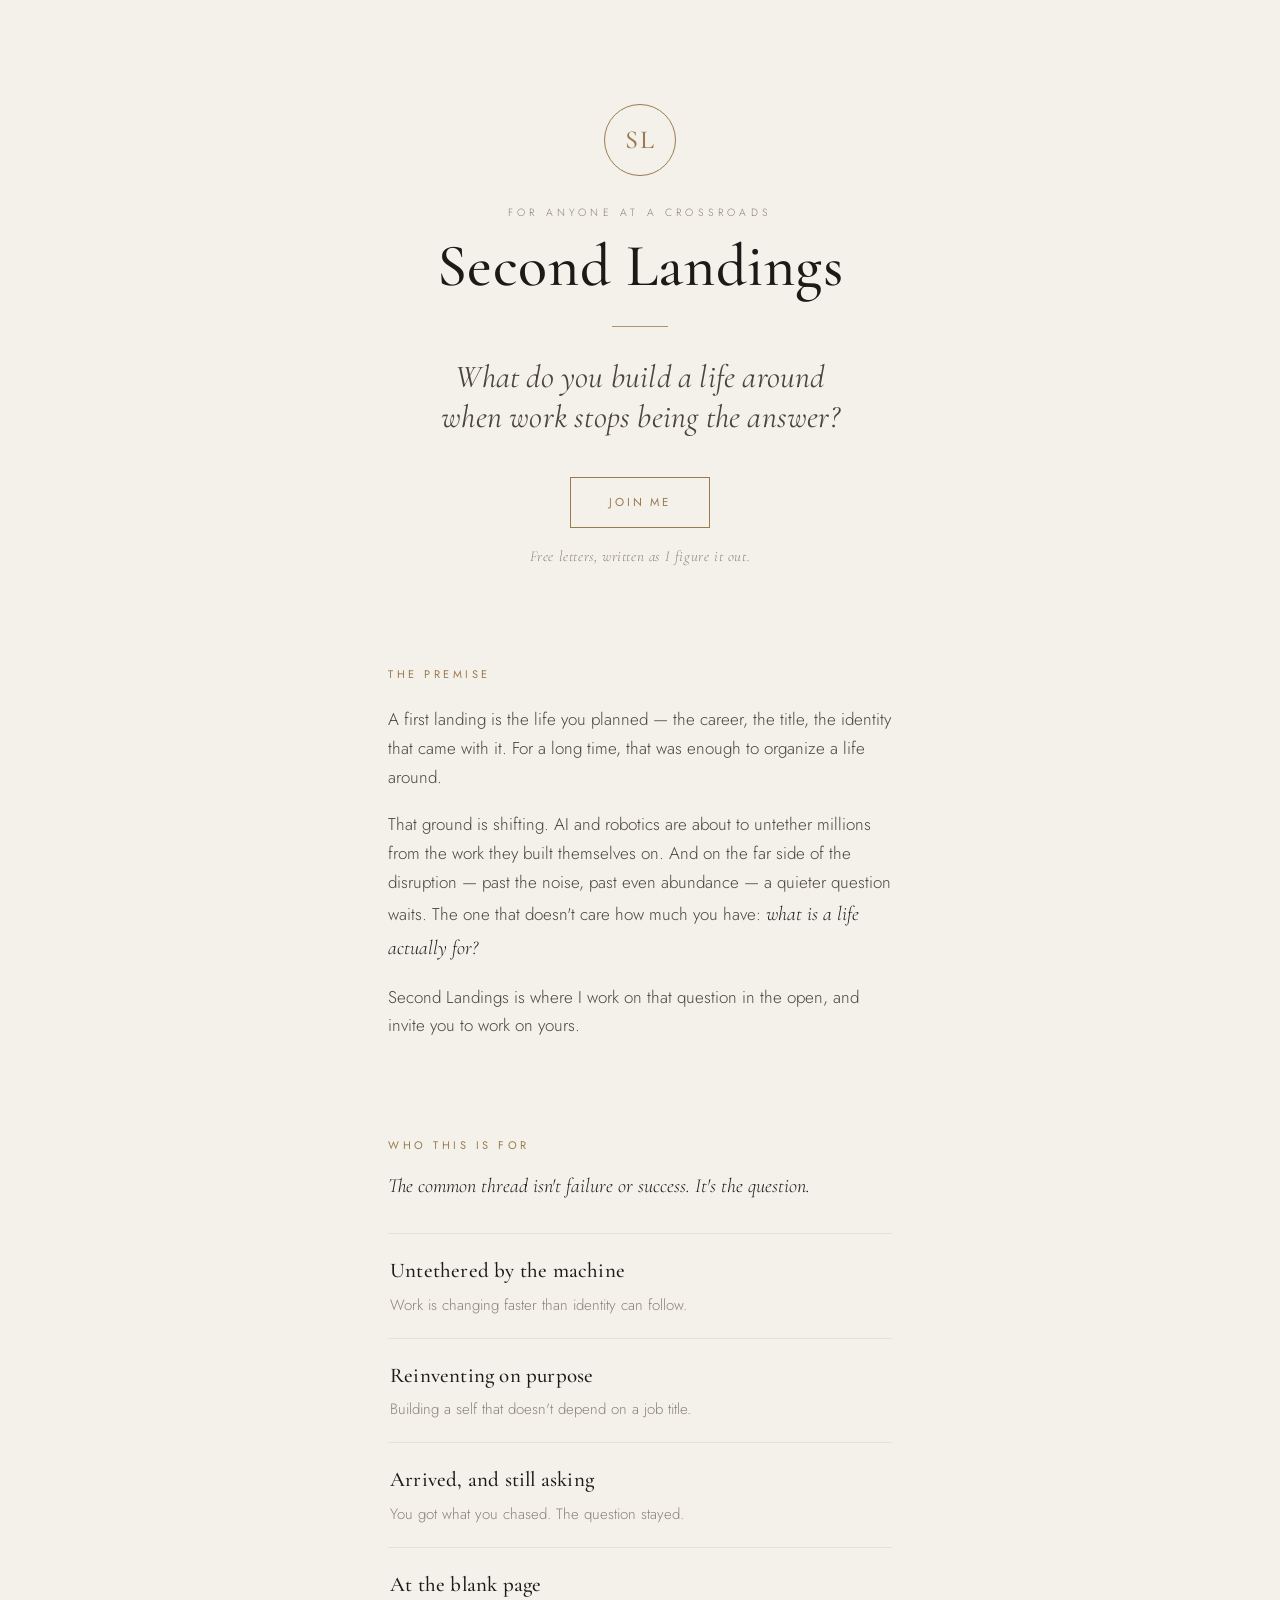
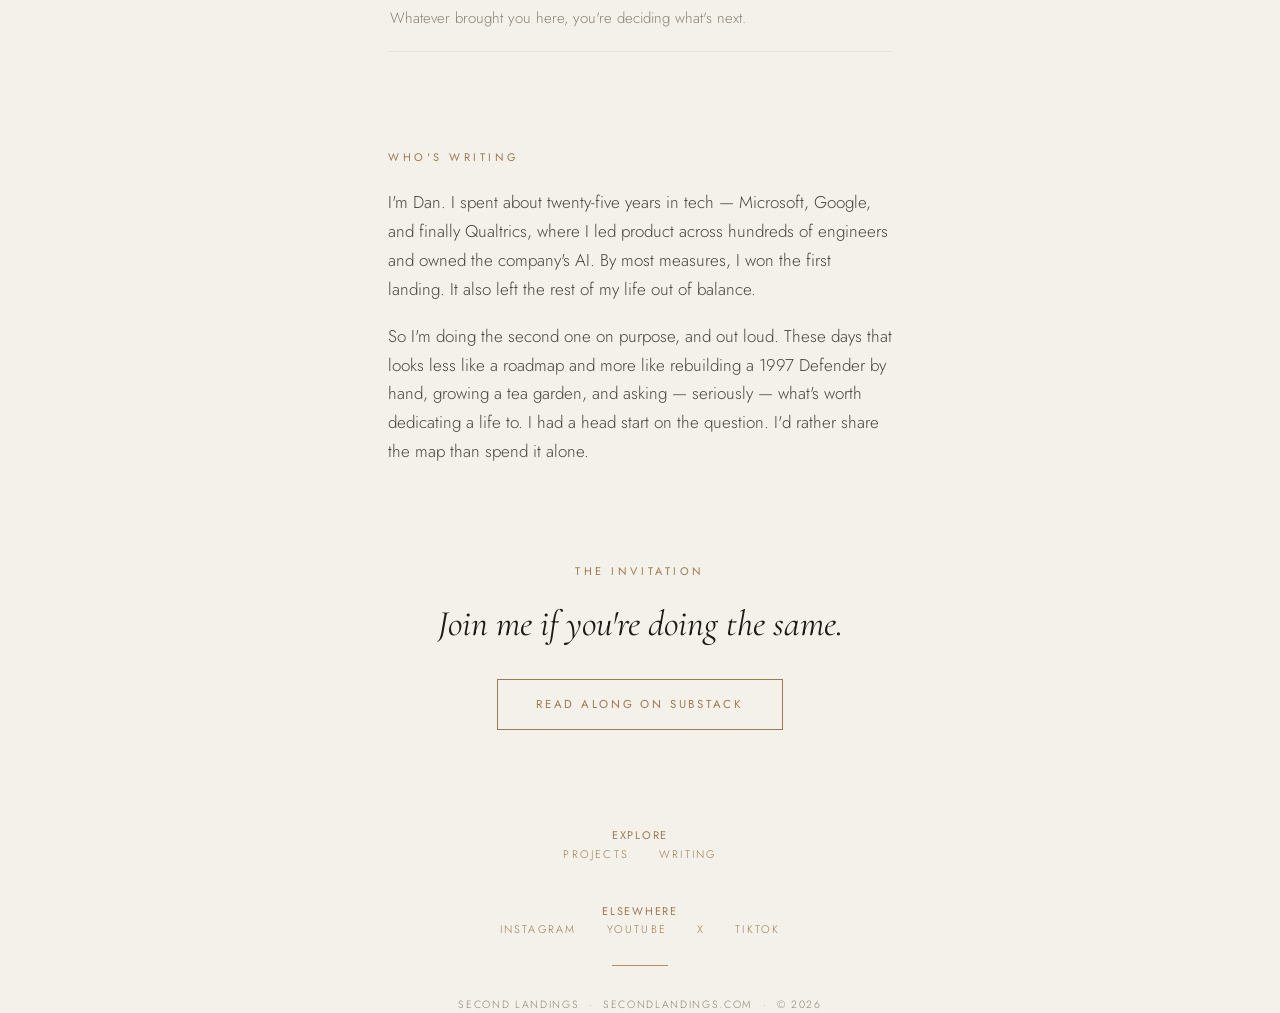
==== index.html @ 17b22335 "Add favicon: serif '2' standing on a planet's dawning limb (B&W, theme-adaptive) SVG favicon wired i" ====
<!DOCTYPE html>
<html lang="en">
<head>
  <meta charset="UTF-8" />
  <meta name="viewport" content="width=device-width, initial-scale=1.0" />
  <title>Second Landings</title>
  <link rel="icon" href="/favicon.svg" type="image/svg+xml" />
  <meta name="description" content="For anyone at a crossroads. What do you build a life around when work stops being the answer? Second Landings is figuring it out, in the open." />

  <meta property="og:title" content="Second Landings" />
  <meta property="og:description" content="What do you build a life around when work stops being the answer?" />
  <meta property="og:type" content="website" />

  <link rel="preconnect" href="https://fonts.googleapis.com" />
  <link rel="preconnect" href="https://fonts.gstatic.com" crossorigin />
  <link href="https://fonts.googleapis.com/css2?family=Cormorant+Garamond:ital,wght@0,400;0,500;0,600;1,400;1,500&family=Jost:wght@300;400;500&display=swap" rel="stylesheet" />
  <link rel="stylesheet" href="styles.css" />
</head>
<body>
  <main>

    <!-- ===== HERO ===== -->
    <header class="hero section">
      <div class="monogram" aria-hidden="true">SL</div>
      <p class="eyebrow">For anyone at a crossroads</p>
      <h1>Second Landings</h1>
      <div class="rule" aria-hidden="true"></div>
      <p class="lead">What do you build a life around<br />when work stops being the answer?</p>
      <div class="cta-row">
        <a class="cta" href="https://substack.com/@secondlandings" target="_blank" rel="noopener">Join me</a>
        <p class="cta-note">Free letters, written as I figure it out.</p>
      </div>
    </header>

    <!-- ===== THE PREMISE ===== -->
    <section class="section narrow">
      <p class="section-label">The premise</p>
      <div class="prose">
        <p>A first landing is the life you planned — the career, the title, the
        identity that came with it. For a long time, that was enough to organize a
        life around.</p>
        <p>That ground is shifting. AI and robotics are about to untether millions
        from the work they built themselves on. And on the far side of the
        disruption — past the noise, past even abundance — a quieter question
        waits. The one that doesn't care how much you have:
        <em>what is a life actually for?</em></p>
        <p>Second Landings is where I work on that question in the open, and invite
        you to work on yours.</p>
      </div>
    </section>

    <!-- ===== WHO THIS IS FOR ===== -->
    <section class="section narrow">
      <p class="section-label">Who this is for</p>
      <p class="prose intro">The common thread isn't failure or success. It's the question.</p>
      <div class="forlist">
        <div class="forrow">
          <span class="forrow-title">Untethered by the machine</span>
          <span class="forrow-note">Work is changing faster than identity can follow.</span>
        </div>
        <div class="forrow">
          <span class="forrow-title">Reinventing on purpose</span>
          <span class="forrow-note">Building a self that doesn't depend on a job title.</span>
        </div>
        <div class="forrow">
          <span class="forrow-title">Arrived, and still asking</span>
          <span class="forrow-note">You got what you chased. The question stayed.</span>
        </div>
        <div class="forrow">
          <span class="forrow-title">At the blank page</span>
          <span class="forrow-note">Whatever brought you here, you're deciding what's next.</span>
        </div>
      </div>
    </section>

    <!-- ===== WHO'S WRITING ===== -->
    <section class="section narrow">
      <p class="section-label">Who's writing</p>
      <div class="prose">
        <p>I'm Dan. I spent about twenty-five years in tech — Microsoft, Google,
        and finally Qualtrics, where I led product across hundreds of engineers
        and owned the company's AI. By most measures, I won the first landing. It
        also left the rest of my life out of balance.</p>
        <p>So I'm doing the second one on purpose, and out loud. These days that
        looks less like a roadmap and more like rebuilding a 1997 Defender by
        hand, growing a tea garden, and asking — seriously — what's worth
        dedicating a life to. I had a head start on the question. I'd rather share
        the map than spend it alone.</p>
      </div>
    </section>

    <!-- ===== THE INVITATION ===== -->
    <section class="section invite">
      <p class="section-label">The invitation</p>
      <p class="invite-line">Join me if you're doing the same.</p>
      <a class="cta" href="https://substack.com/@secondlandings" target="_blank" rel="noopener">Read along on Substack</a>
    </section>

    <!-- ===== FOOTER ===== -->
    <footer class="foot section">
      <p class="section-label">Explore</p>
      <nav class="elsewhere">
        <a href="/projects/">Projects</a>
        <a href="https://substack.com/@secondlandings" target="_blank" rel="noopener">Writing</a>
      </nav>
      <p class="section-label" style="margin-top: 38px;">Elsewhere</p>
      <nav class="elsewhere">
        <a href="https://www.instagram.com/secondlandings/" target="_blank" rel="noopener">Instagram</a>
        <a href="https://www.youtube.com/@secondlandings" target="_blank" rel="noopener">YouTube</a>
        <a href="https://x.com/SecondLandings" target="_blank" rel="noopener">X</a>
        <a href="https://www.tiktok.com/@secondlandings" target="_blank" rel="noopener">TikTok</a>
      </nav>
      <div class="rule" aria-hidden="true"></div>
      <p class="colophon">Second Landings &nbsp;·&nbsp; secondlandings.com &nbsp;·&nbsp; © <span id="year"></span></p>
    </footer>

  </main>

  <script>document.getElementById("year").textContent = new Date().getFullYear();</script>
</body>
</html>
---- styles.css ----
:root {
  /* Warm ivory gallery palette */
  --bg: #f4f1ea;
  --surface: #faf8f3;
  --ink: #1c1a17;
  --ink-soft: #4a463f;
  --muted: #8a8377;
  --line: #d8d2c4;
  --line-soft: #e6e1d5;
  --gold: #9a7b4f;       /* antique brass accent, used sparingly */
  --gold-soft: #b79b71;
  --maxw: 660px;
  --serif: "Cormorant Garamond", Georgia, "Times New Roman", serif;
  --sans: "Jost", -apple-system, BlinkMacSystemFont, "Segoe UI", sans-serif;
}

@media (prefers-color-scheme: dark) {
  :root {
    --bg: #14130f;
    --surface: #1b1915;
    --ink: #efe9dc;
    --ink-soft: #c7bfae;
    --muted: #8f887a;
    --line: #322e26;
    --line-soft: #2a2620;
    --gold: #c2a06a;
    --gold-soft: #d8bc8a;
  }
}

* { box-sizing: border-box; }

html { -webkit-font-smoothing: antialiased; text-rendering: optimizeLegibility; }

body {
  margin: 0;
  background: var(--bg);
  color: var(--ink);
  font-family: var(--sans);
  font-weight: 300;
  line-height: 1.65;
}

.wrap {
  max-width: var(--maxw);
  margin: 0 auto;
  padding: 88px 28px 96px;
}

/* shared hairline rule */
.rule {
  width: 56px;
  height: 1px;
  background: var(--gold);
  margin: 26px auto;
  opacity: .8;
}

.section-label {
  font-family: var(--sans);
  font-size: 11px;
  font-weight: 400;
  letter-spacing: 0.32em;
  text-transform: uppercase;
  color: var(--gold);
  margin: 0 0 22px;
}

/* ===== Hero ===== */
.hero { text-align: center; margin-bottom: 76px; }
.monogram {
  width: 72px; height: 72px; margin: 0 auto 28px;
  border: 1px solid var(--gold);
  border-radius: 50%;
  display: grid; place-items: center;
  font-family: var(--serif);
  font-size: 26px; font-weight: 500; letter-spacing: 2px;
  color: var(--gold);
}
.eyebrow {
  font-size: 10.5px; letter-spacing: 0.4em; text-transform: uppercase;
  color: var(--muted); margin: 0 0 14px;
}
.hero h1 {
  font-family: var(--serif);
  font-weight: 500;
  font-size: clamp(40px, 9vw, 60px);
  letter-spacing: 0.01em;
  line-height: 1.05;
  margin: 0;
}
.tagline {
  font-family: var(--serif);
  font-size: 19px; font-style: italic; font-weight: 400;
  color: var(--ink-soft); margin: 0; letter-spacing: .2px;
}
.tagline code {
  font-family: var(--sans); font-style: normal; font-size: 12px;
  background: var(--surface); border: 1px solid var(--line-soft);
  padding: 1px 7px; border-radius: 3px;
}

/* ===== Index / Links ===== */
.links { margin: 0 0 80px; text-align: center; }
.link {
  display: flex; align-items: baseline; justify-content: space-between;
  padding: 19px 4px;
  border-top: 1px solid var(--line-soft);
  color: var(--ink); text-decoration: none;
  transition: padding-left .35s ease, color .35s ease;
}
.links .link:last-of-type { border-bottom: 1px solid var(--line-soft); }
.link:hover { padding-left: 14px; color: var(--gold); }
.link-label {
  font-family: var(--serif); font-size: 22px; font-weight: 500;
  letter-spacing: .2px;
}
.link-meta {
  font-size: 11px; letter-spacing: 0.18em; text-transform: uppercase;
  color: var(--muted);
}
.link:hover .link-meta { color: var(--gold-soft); }

/* ===== Collection ===== */
.catalog-head { margin-bottom: 30px; }
.catalog-head .section-label { margin-bottom: 18px; }
.filters { display: flex; gap: 26px; justify-content: center; }
.filter {
  border: 0; background: none; cursor: pointer;
  font-family: var(--sans);
  font-size: 11px; letter-spacing: 0.22em; text-transform: uppercase;
  color: var(--muted); padding: 4px 0; position: relative;
  transition: color .3s ease;
}
.filter:hover { color: var(--ink); }
.filter.is-active { color: var(--gold); }
.filter.is-active::after {
  content: ""; position: absolute; left: 0; right: 0; bottom: -4px;
  height: 1px; background: var(--gold);
}

.items { display: grid; gap: 40px 30px; grid-template-columns: 1fr; }
@media (min-width: 540px) { .items { grid-template-columns: 1fr 1fr; } }

.card { display: flex; flex-direction: column; }
.card-media {
  aspect-ratio: 4 / 5;
  background: var(--surface);
  border: 1px solid var(--line-soft);
  display: grid; place-items: center;
  color: var(--muted); font-size: 10.5px;
  letter-spacing: 0.22em; text-transform: uppercase;
  background-size: cover; background-position: center;
  transition: opacity .4s ease;
}
.card:hover .card-media { opacity: .9; }
.card-body { padding: 18px 2px 0; display: flex; flex-direction: column; gap: 8px; flex: 1; }
.card-title {
  font-family: var(--serif); font-weight: 500; font-size: 22px;
  margin: 0; letter-spacing: .2px; line-height: 1.2;
}
.card-desc {
  margin: 0; color: var(--ink-soft); font-size: 14px; font-weight: 300;
  flex: 1; line-height: 1.6;
}
.card-foot {
  display: flex; align-items: center; justify-content: space-between;
  margin-top: 12px; padding-top: 14px; border-top: 1px solid var(--line-soft);
}
.price {
  font-family: var(--serif); font-size: 19px; font-weight: 500; color: var(--ink);
}
.price.is-sold { color: var(--muted); }

.badge {
  font-size: 9.5px; font-weight: 400; letter-spacing: 0.22em;
  text-transform: uppercase; color: var(--muted);
}
.badge.available { color: var(--gold); }
.badge.sold { color: var(--muted); }
.badge.project { color: var(--gold-soft); }

.card-link {
  margin-top: 12px;
  font-size: 11px; letter-spacing: 0.2em; text-transform: uppercase;
  color: var(--gold); text-decoration: none;
  border-bottom: 1px solid transparent; align-self: flex-start;
  padding-bottom: 2px; transition: border-color .3s ease;
}
.card-link:hover { border-color: var(--gold); }

.loading, .empty {
  color: var(--muted); grid-column: 1 / -1; text-align: center;
  padding: 32px; font-style: italic; font-family: var(--serif); font-size: 17px;
}

/* ===== Footer ===== */
.foot { margin-top: 90px; text-align: center; color: var(--muted); }
.foot .rule { margin-bottom: 30px; }
.foot p { margin: 0; font-size: 11px; letter-spacing: 0.16em; text-transform: uppercase; }
.foot-note {
  margin-top: 10px !important; font-family: var(--serif); font-style: italic;
  font-size: 15px; letter-spacing: normal; text-transform: none; color: var(--ink-soft);
}

/* =====================================================================
   LANDING PAGE
   Single-scroll brand page. Shares the variables, monogram, .rule,
   .eyebrow, .section-label and hero h1 above; everything below is layout
   for the landing sections.
   ===================================================================== */

main { display: block; }

.section {
  max-width: var(--maxw);
  margin: 0 auto;
  padding: 0 28px;
}
.section.narrow { max-width: 560px; }

/* generous vertical rhythm between sections */
.section + .section { margin-top: 96px; }

/* Hero overrides (it's now .hero.section) */
.hero { text-align: center; margin-bottom: 0; padding-top: 104px; }
.hero .rule { margin: 28px auto 30px; }

.lead {
  font-family: var(--serif);
  font-weight: 400; font-style: italic;
  font-size: clamp(24px, 5vw, 32px);
  line-height: 1.25;
  color: var(--ink-soft);
  margin: 0 auto;
  letter-spacing: .2px;
}

/* Call to action */
.cta-row { margin-top: 40px; }
.cta {
  display: inline-block;
  font-family: var(--sans);
  font-size: 11.5px; font-weight: 400;
  letter-spacing: 0.24em; text-transform: uppercase;
  color: var(--gold);
  text-decoration: none;
  border: 1px solid var(--gold);
  padding: 15px 38px;
  transition: background .35s ease, color .35s ease;
}
.cta:hover { background: var(--gold); color: var(--bg); }
.cta-note {
  margin: 16px 0 0;
  font-size: 12px; letter-spacing: .04em; color: var(--muted);
  font-style: italic; font-family: var(--serif); font-size: 15px;
}

/* Prose blocks */
.prose { color: var(--ink-soft); }
.prose p {
  font-size: 17px; line-height: 1.7; margin: 0 0 18px;
}
.prose p:last-child { margin-bottom: 0; }
.prose em {
  font-family: var(--serif); font-style: italic; font-size: 20px;
  color: var(--ink);
}
.prose.intro {
  font-family: var(--serif); font-style: italic; font-size: 20px;
  color: var(--ink); margin: -6px 0 30px;
}

/* "Who this is for" list */
.forlist { display: flex; flex-direction: column; }
.forrow {
  display: flex; flex-direction: column; gap: 4px;
  padding: 20px 2px;
  border-top: 1px solid var(--line-soft);
}
.forrow:last-child { border-bottom: 1px solid var(--line-soft); }
.forrow-title {
  font-family: var(--serif); font-weight: 500; font-size: 21px;
  color: var(--ink); letter-spacing: .2px;
}
.forrow-note { font-size: 15px; color: var(--muted); }

/* Invitation */
.invite { text-align: center; }
.invite-line {
  font-family: var(--serif); font-style: italic; font-weight: 400;
  font-size: clamp(26px, 5.5vw, 36px);
  color: var(--ink); margin: 0 0 34px; line-height: 1.2;
}

/* Footer / elsewhere */
.elsewhere {
  display: flex; justify-content: center; flex-wrap: wrap;
  gap: 8px 30px; margin-bottom: 8px;
}
.elsewhere a {
  font-family: var(--sans);
  font-size: 11px; letter-spacing: 0.2em; text-transform: uppercase;
  color: var(--muted); text-decoration: none;
  transition: color .3s ease;
}
.elsewhere a:hover { color: var(--gold); }
.colophon {
  font-size: 10.5px !important; letter-spacing: 0.16em; color: var(--muted);
}

/* Backpages: full-width "wide" cards for landscape subjects (vehicles, property) */
.card.wide { grid-column: 1 / -1; }
.card.wide .card-media { aspect-ratio: 16 / 10; }

/* Backpages: center the cabinet header to match the centered hero */
.catalog { margin-top: 60px; }
.catalog-head { display: block; text-align: center; margin-bottom: 30px; }
.catalog-head .section-label { margin-bottom: 16px; }
.catalog-head .filters { justify-content: center; }

/* Backpages intro note + footer links */
.backpages-note {
  margin: 18px auto 0; max-width: 460px;
  font-size: 14px; line-height: 1.6; color: var(--muted);
}
.backpages-note a, .foot a {
  color: var(--gold); text-decoration: none;
  border-bottom: 1px solid transparent; transition: border-color .3s ease;
}
.backpages-note a:hover, .foot a:hover { border-color: var(--gold); }
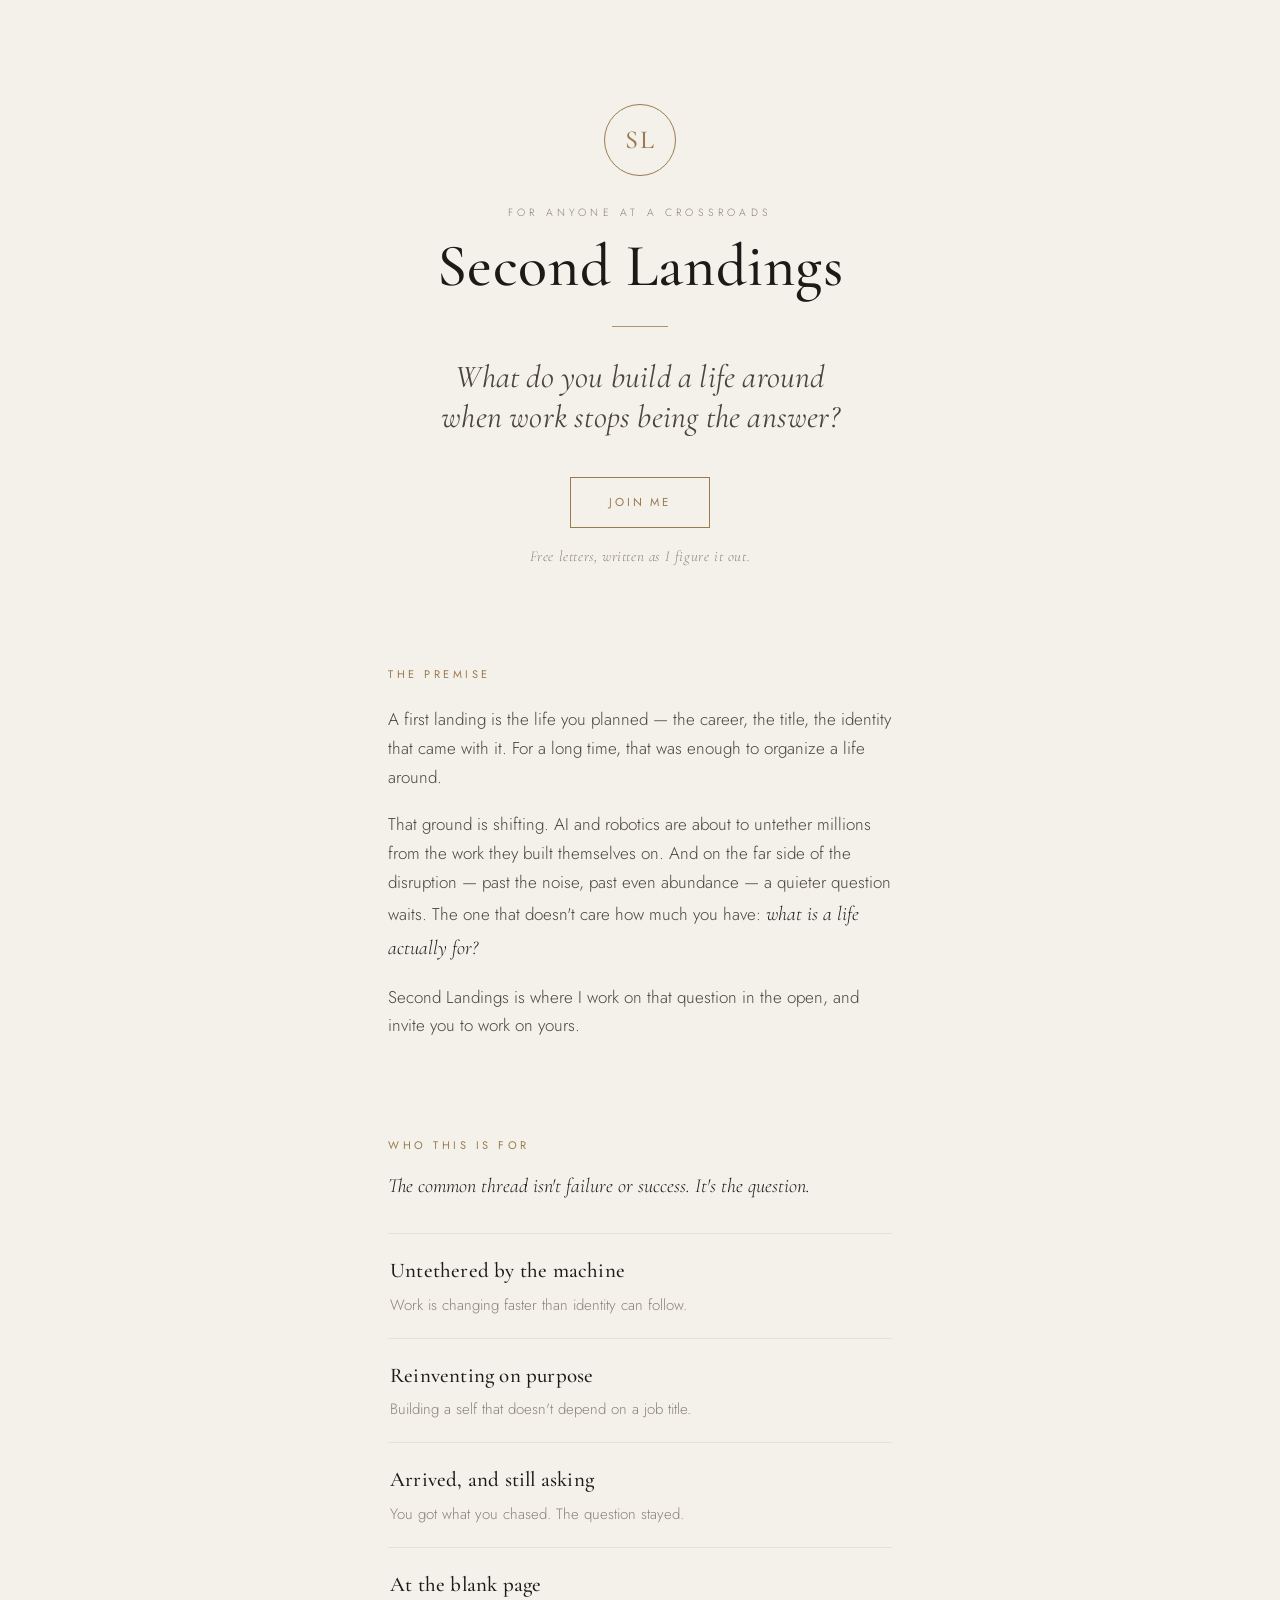
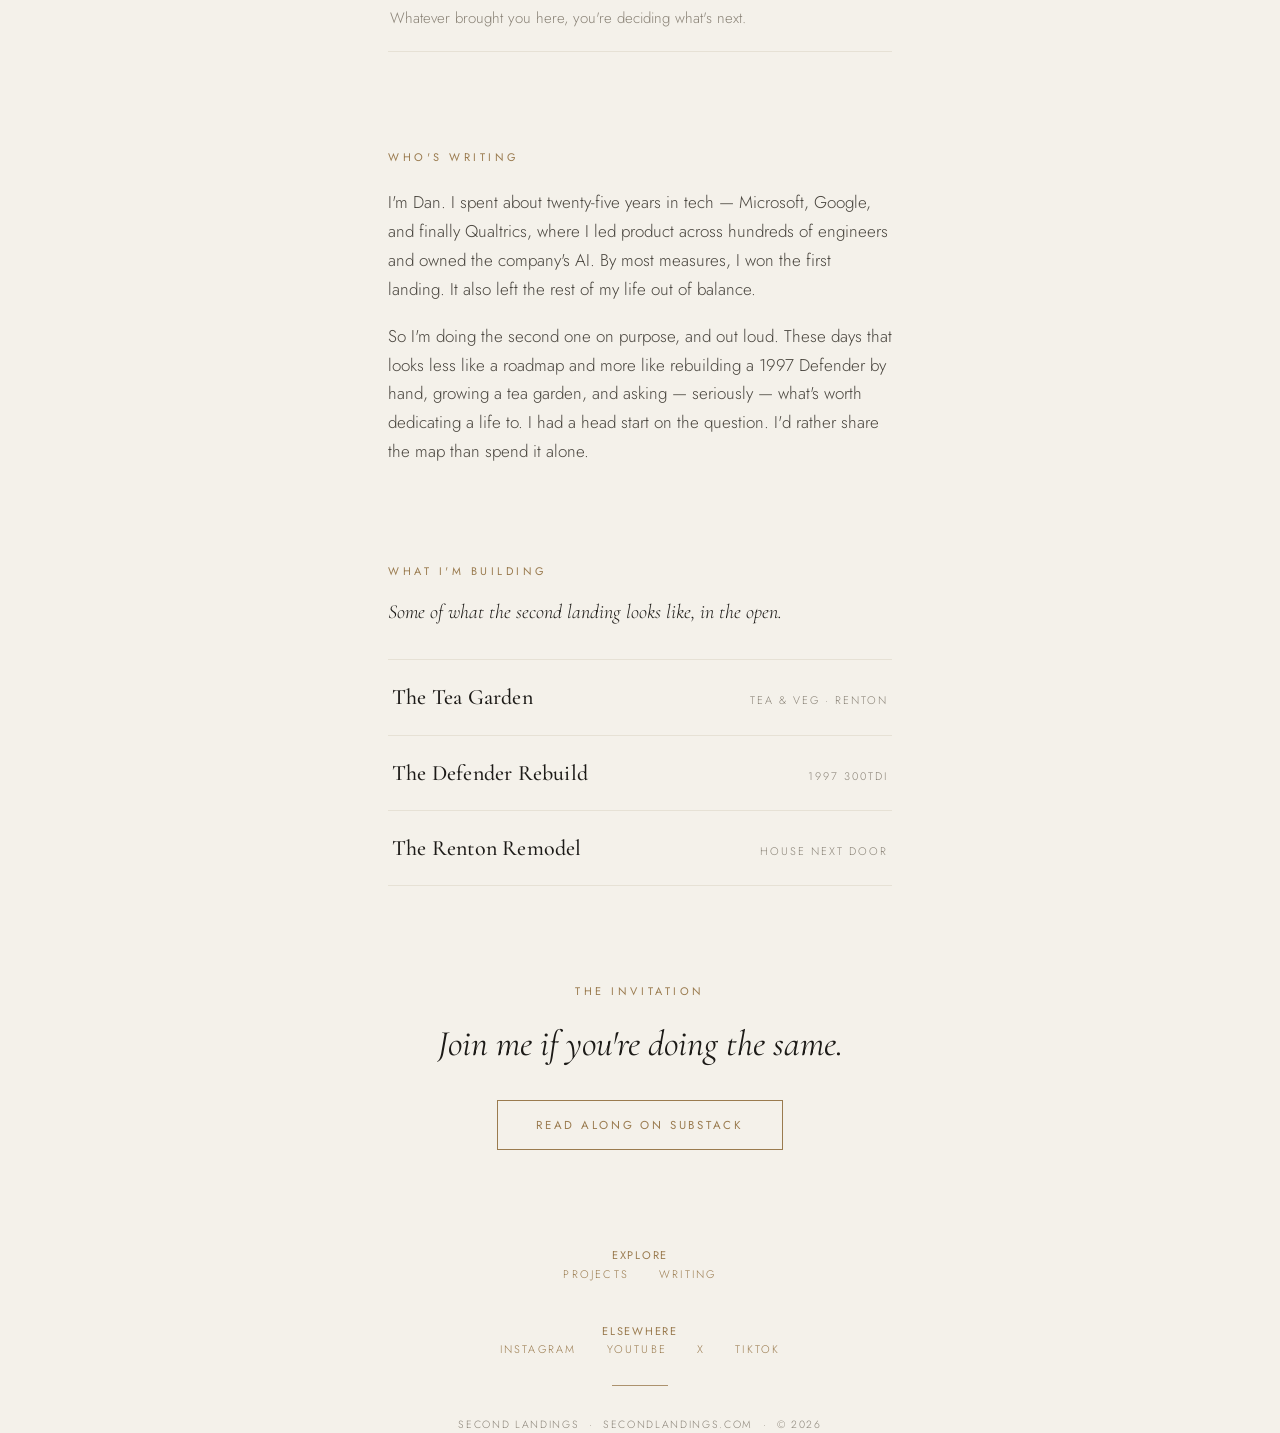
==== commit 491c3899: "Homepage: add 'What I'm building' section linking the project pages Co-Authored-By: Claude Opus 4.8 " ====
--- a/index.html
+++ b/index.html
@@ -5,6 +5,7 @@
   <meta name="viewport" content="width=device-width, initial-scale=1.0" />
   <title>Second Landings</title>
   <link rel="icon" href="/favicon.svg" type="image/svg+xml" />
+  <link rel="apple-touch-icon" href="/apple-touch-icon.png" />
   <meta name="description" content="For anyone at a crossroads. What do you build a life around when work stops being the answer? Second Landings is figuring it out, in the open." />
 
   <meta property="og:title" content="Second Landings" />
@@ -89,6 +90,26 @@
       </div>
     </section>
 
+    <!-- ===== WHAT I'M BUILDING ===== -->
+    <section class="section narrow">
+      <p class="section-label">What I'm building</p>
+      <p class="prose intro">Some of what the second landing looks like, in the open.</p>
+      <nav class="links">
+        <a class="link" href="/projects/tea-garden/">
+          <span class="link-label">The Tea Garden</span>
+          <span class="link-meta">Tea &amp; veg · Renton</span>
+        </a>
+        <a class="link" href="/projects/defender-300tdi/">
+          <span class="link-label">The Defender Rebuild</span>
+          <span class="link-meta">1997 300TDI</span>
+        </a>
+        <a class="link" href="/projects/renton-remodel/">
+          <span class="link-label">The Renton Remodel</span>
+          <span class="link-meta">House next door</span>
+        </a>
+      </nav>
+    </section>
+
     <!-- ===== THE INVITATION ===== -->
     <section class="section invite">
       <p class="section-label">The invitation</p>
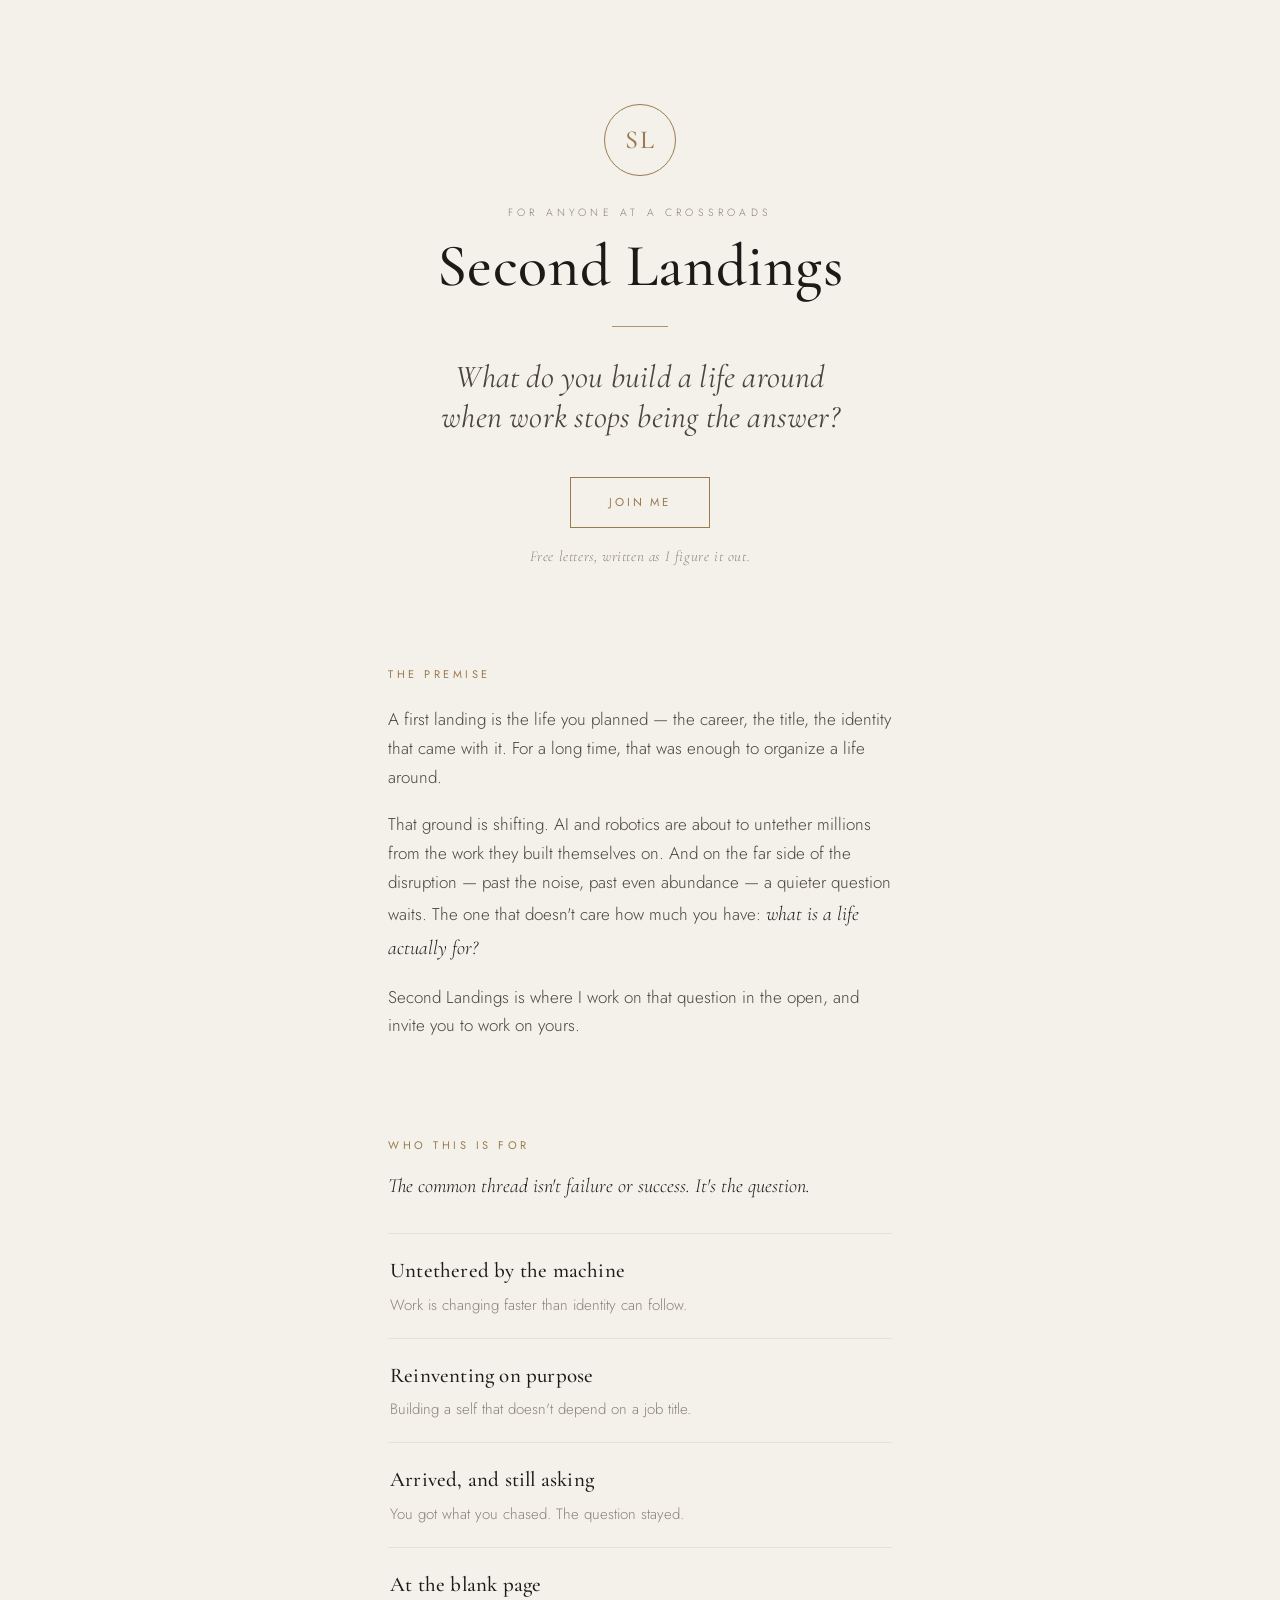
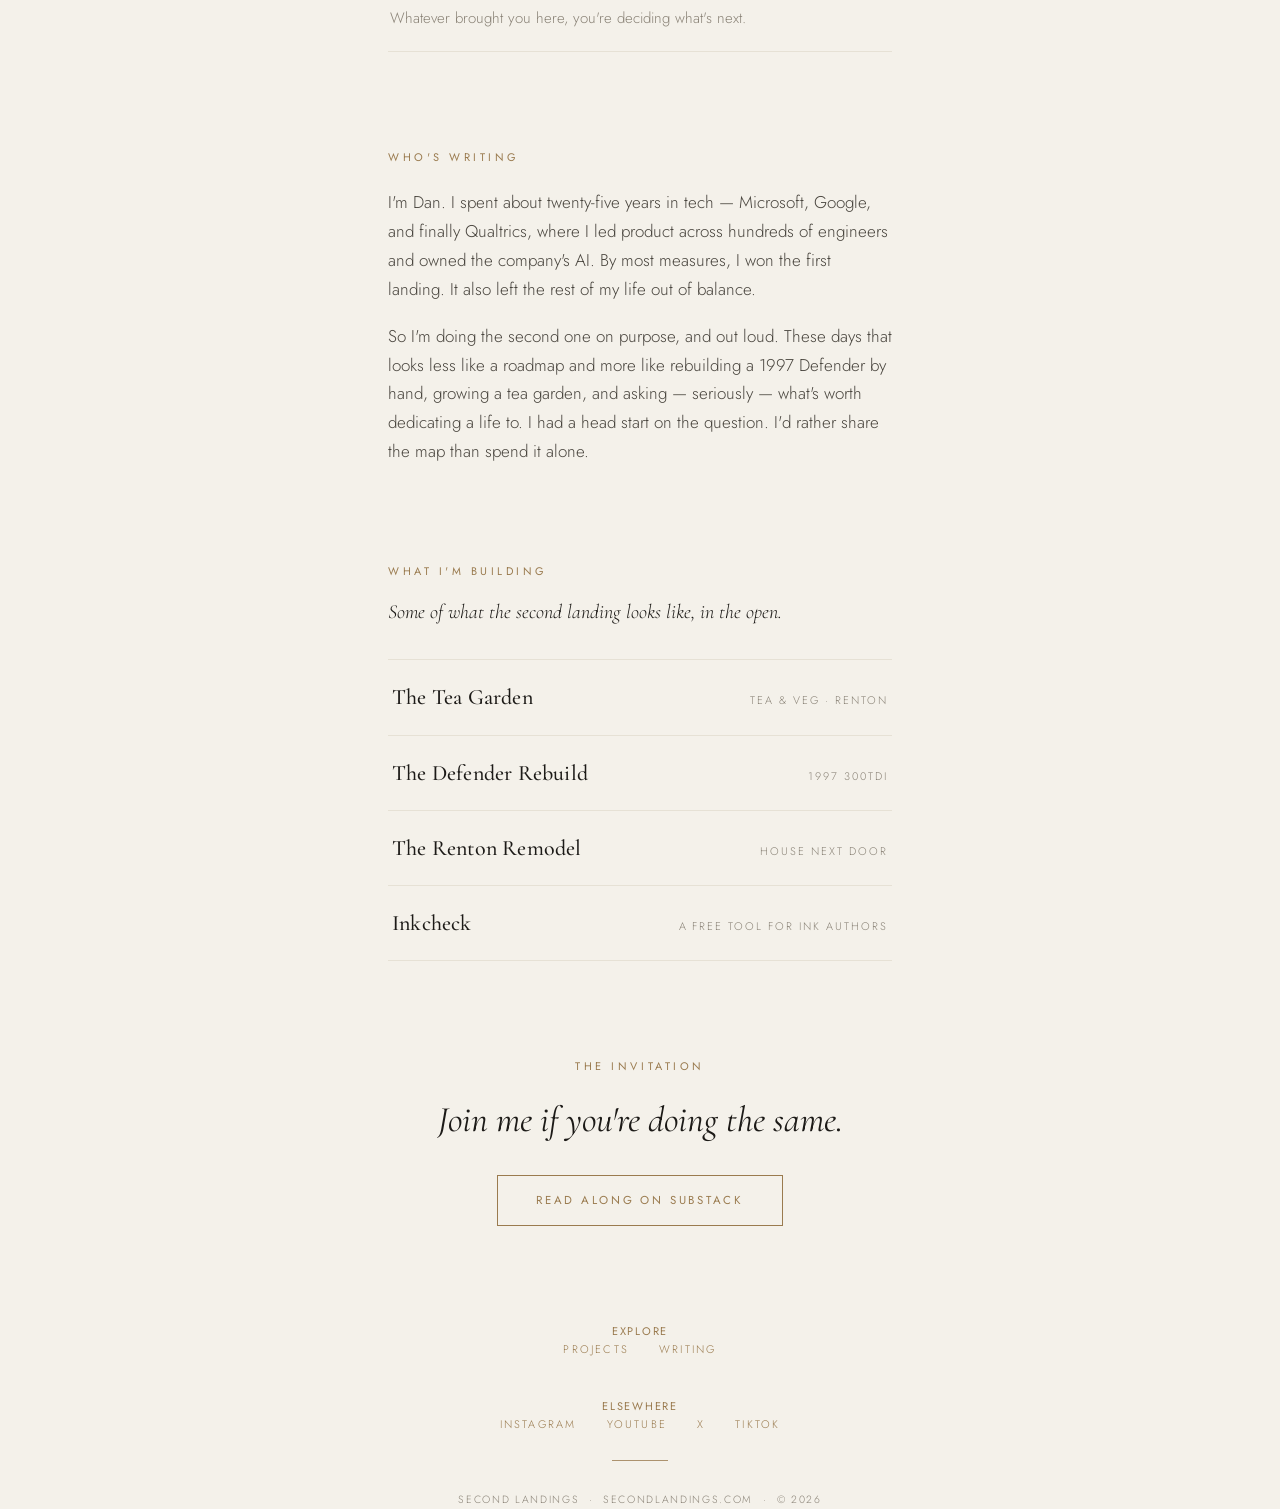
==== commit 74a631dd: "Add the public Inkcheck page" ====
--- a/index.html
+++ b/index.html
@@ -28,7 +28,7 @@
       <div class="rule" aria-hidden="true"></div>
       <p class="lead">What do you build a life around<br />when work stops being the answer?</p>
       <div class="cta-row">
-        <a class="cta" href="https://substack.com/@secondlandings" target="_blank" rel="noopener">Join me</a>
+        <a class="cta" href="https://secondlandings.substack.com" target="_blank" rel="noopener">Join me</a>
         <p class="cta-note">Free letters, written as I figure it out.</p>
       </div>
     </header>
@@ -107,6 +107,10 @@
           <span class="link-label">The Renton Remodel</span>
           <span class="link-meta">House next door</span>
         </a>
+        <a class="link" href="/inkcheck/">
+          <span class="link-label">Inkcheck</span>
+          <span class="link-meta">A free tool for Ink authors</span>
+        </a>
       </nav>
     </section>
 
@@ -114,7 +118,7 @@
     <section class="section invite">
       <p class="section-label">The invitation</p>
       <p class="invite-line">Join me if you're doing the same.</p>
-      <a class="cta" href="https://substack.com/@secondlandings" target="_blank" rel="noopener">Read along on Substack</a>
+      <a class="cta" href="https://secondlandings.substack.com" target="_blank" rel="noopener">Read along on Substack</a>
     </section>
 
     <!-- ===== FOOTER ===== -->
@@ -122,7 +126,7 @@
       <p class="section-label">Explore</p>
       <nav class="elsewhere">
         <a href="/projects/">Projects</a>
-        <a href="https://substack.com/@secondlandings" target="_blank" rel="noopener">Writing</a>
+        <a href="https://secondlandings.substack.com" target="_blank" rel="noopener">Writing</a>
       </nav>
       <p class="section-label" style="margin-top: 38px;">Elsewhere</p>
       <nav class="elsewhere">
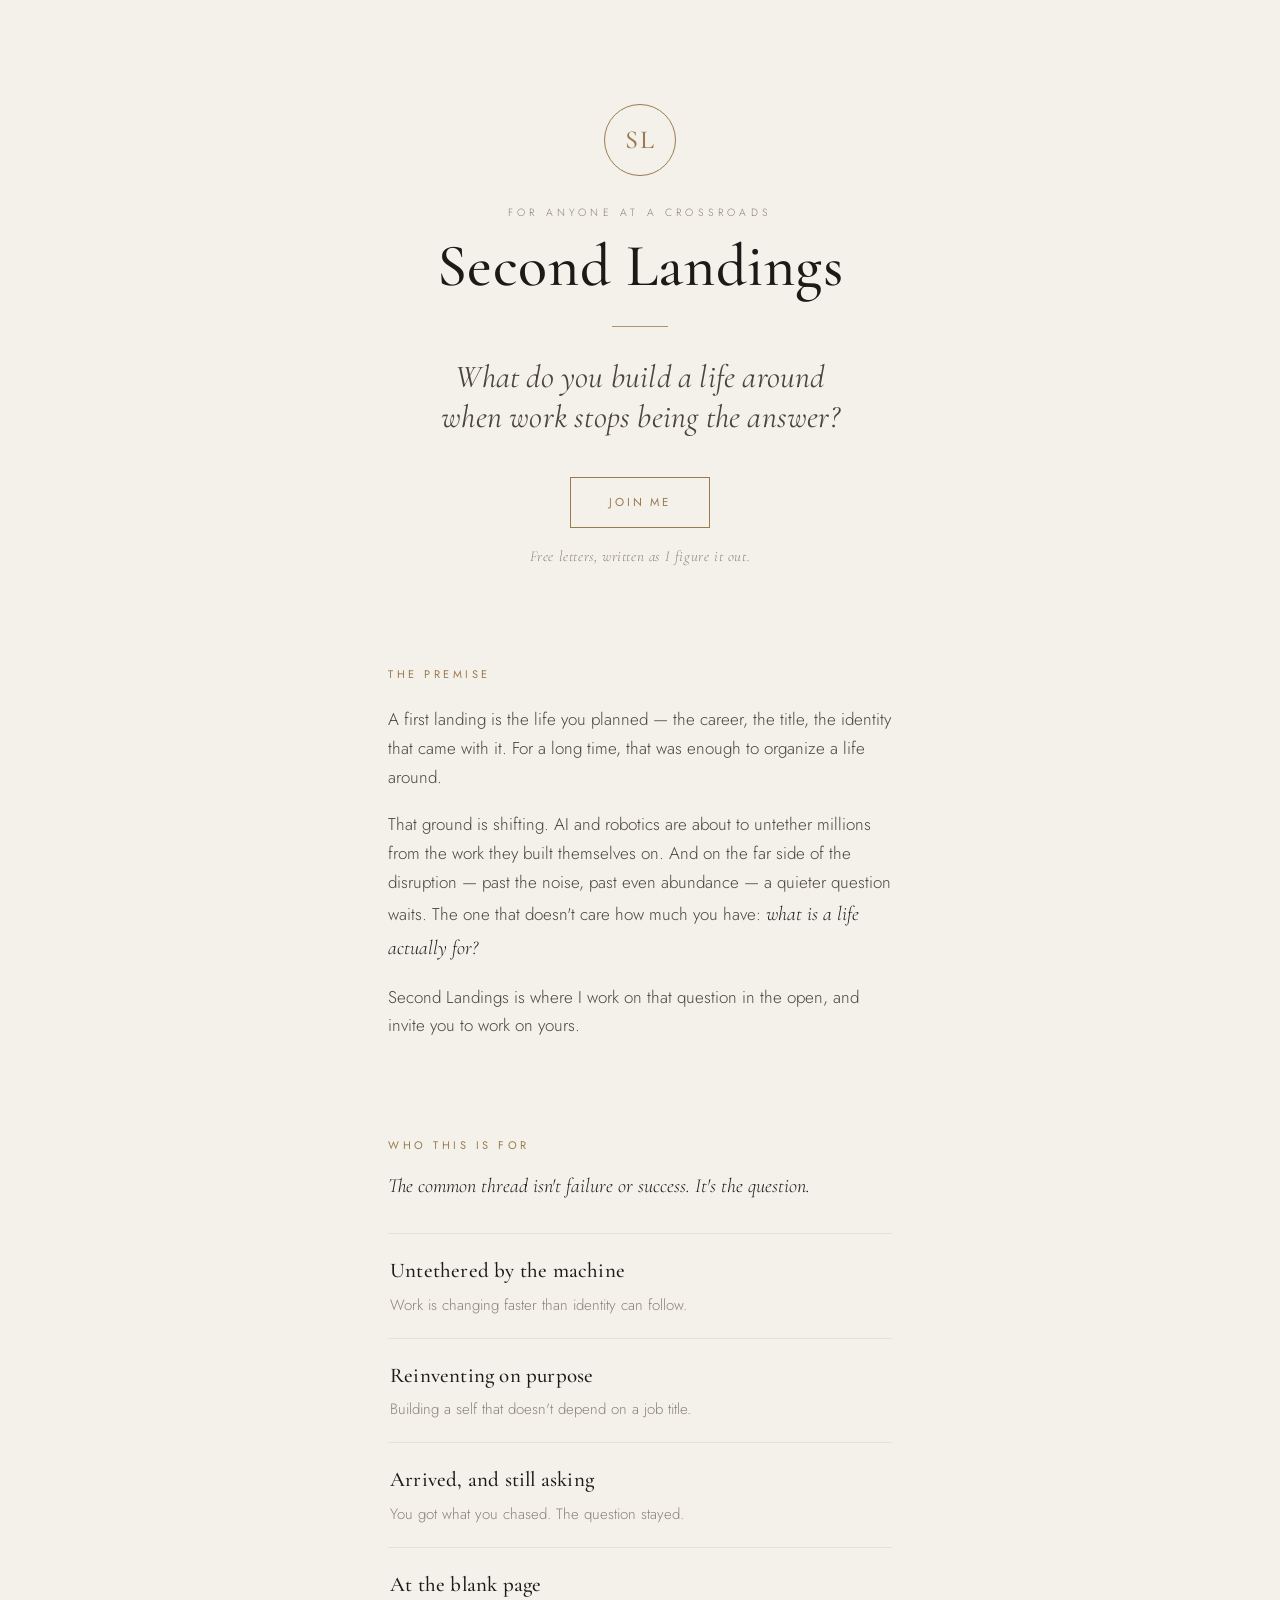
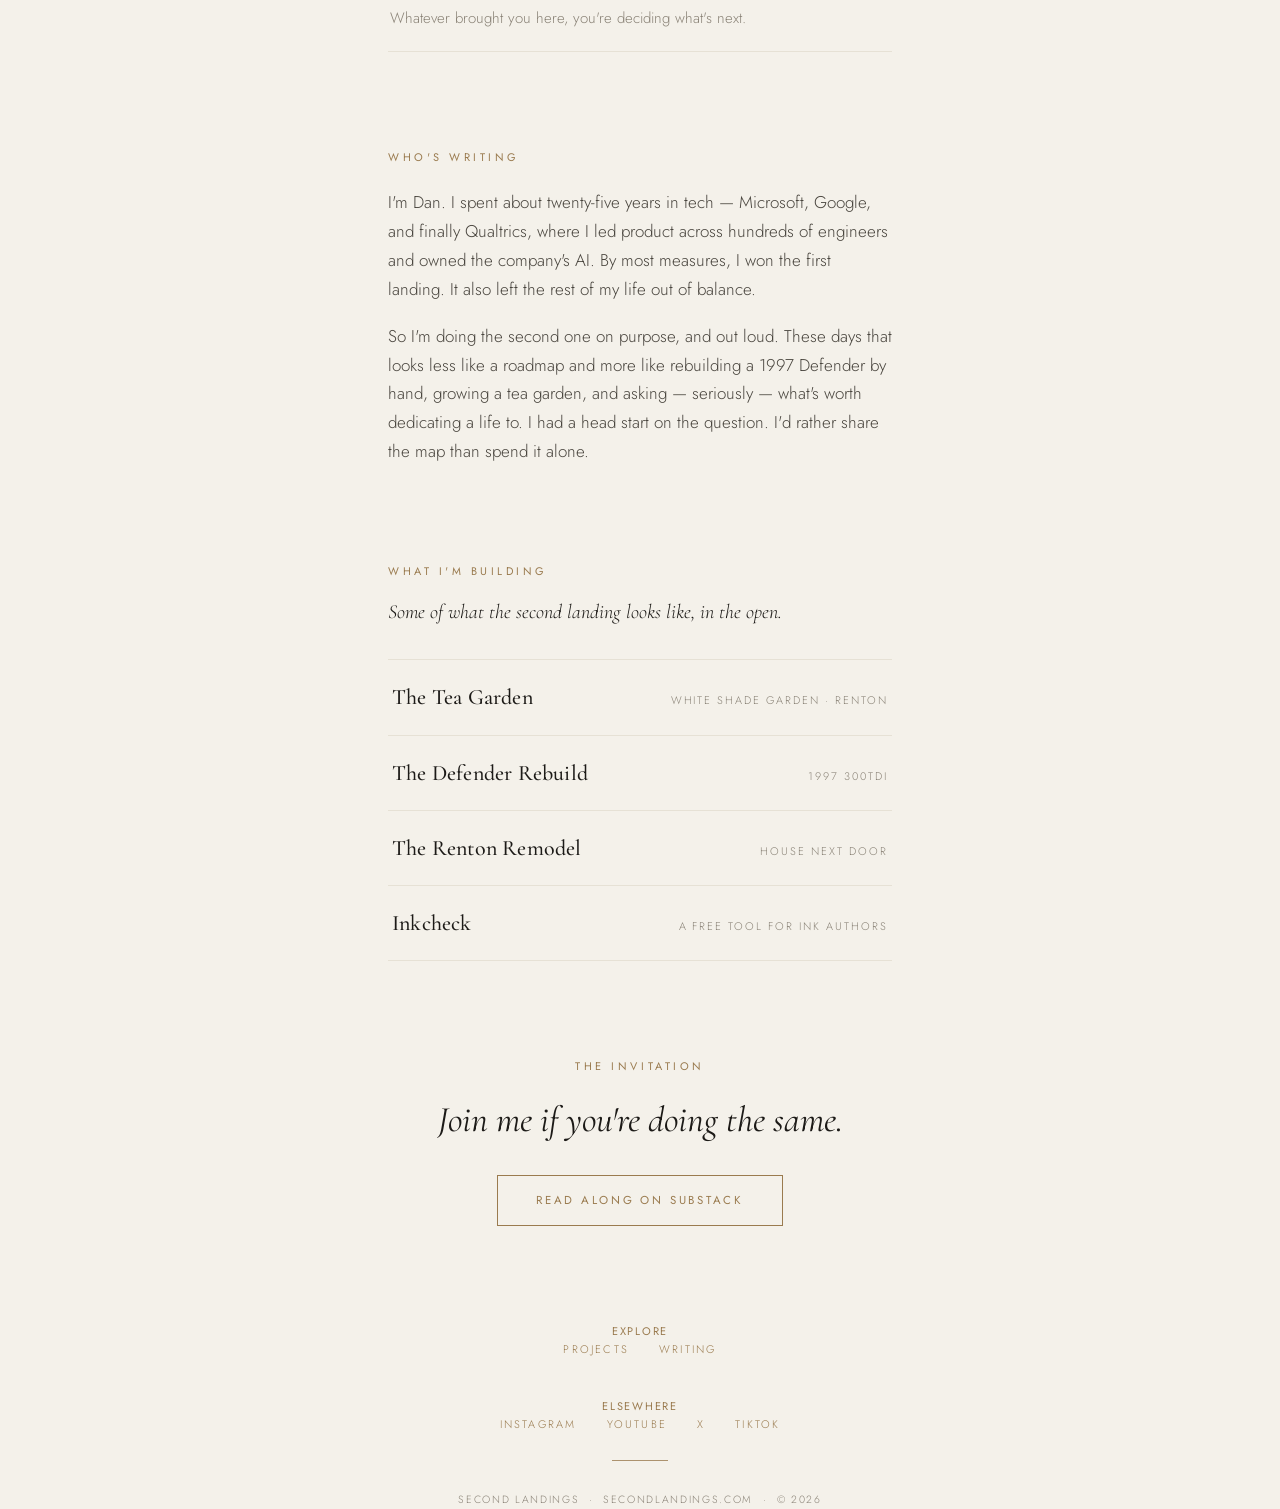
==== commit 60c996bf: "Surface the Tea Garden: homepage label + Backpages card photo/copy - Homepage "What I'm building" li" ====
--- a/index.html
+++ b/index.html
@@ -97,7 +97,7 @@
       <nav class="links">
         <a class="link" href="/projects/tea-garden/">
           <span class="link-label">The Tea Garden</span>
-          <span class="link-meta">Tea &amp; veg · Renton</span>
+          <span class="link-meta">White shade garden · Renton</span>
         </a>
         <a class="link" href="/projects/defender-300tdi/">
           <span class="link-label">The Defender Rebuild</span>
--- a/styles.css
+++ b/styles.css
@@ -319,13 +319,97 @@
 .catalog-head .section-label { margin-bottom: 16px; }
 .catalog-head .filters { justify-content: center; }
 
+/* Project pages: hero photograph presented as a framed gallery plate */
+.plate {
+  max-width: 620px;
+  margin: 54px auto 88px;
+  padding: 0 28px;
+}
+.plate img {
+  display: block;
+  width: 100%;
+  border: 1px solid var(--line-soft);
+}
+.plate figcaption {
+  margin-top: 14px;
+  text-align: center;
+  font-size: 10.5px;
+  letter-spacing: 0.28em;
+  text-transform: uppercase;
+  color: var(--muted);
+}
+
+/* Project pages: centered section label (galleries, feature blocks) */
+.section-label.centered { text-align: center; }
+
+/* Project pages: credits ledger (role · name) */
+.credits { display: flex; flex-direction: column; margin-top: 4px; }
+.credit-row {
+  display: flex; align-items: baseline; justify-content: space-between;
+  gap: 24px; padding: 16px 2px;
+  border-top: 1px solid var(--line-soft);
+}
+.credits .credit-row:last-child { border-bottom: 1px solid var(--line-soft); }
+.credit-role {
+  font-size: 11px; letter-spacing: 0.18em; text-transform: uppercase;
+  color: var(--muted); flex: none;
+}
+.credit-name {
+  font-family: var(--serif); font-size: 18px; color: var(--ink);
+  letter-spacing: .2px; text-align: right;
+}
+.credit-name a {
+  color: var(--ink); text-decoration: none;
+  border-bottom: 1px solid var(--line-soft); transition: border-color .3s ease;
+}
+.credit-name a:hover { border-color: var(--gold); }
+
+/* Project pages: visiting / availability note */
+.avail-note {
+  text-align: center;
+  font-family: var(--serif); font-style: italic;
+  font-size: 19px; color: var(--ink-soft);
+  margin: 0 auto; max-width: 460px; line-height: 1.4;
+}
+
+/* Project pages: small photo gallery */
+.gallery {
+  max-width: var(--maxw);
+  margin: 34px auto 96px;
+  padding: 0 28px;
+  display: grid;
+  grid-template-columns: 1fr;
+  gap: 20px;
+}
+@media (min-width: 640px) {
+  .gallery { grid-template-columns: repeat(3, 1fr); }
+}
+.gallery figure { margin: 0; }
+.gallery img {
+  display: block;
+  width: 100%;
+  aspect-ratio: 4 / 5;
+  object-fit: cover;
+  border: 1px solid var(--line-soft);
+}
+.gallery .wide { grid-column: 1 / -1; }
+.gallery .wide img { aspect-ratio: 16 / 9; }
+.gallery figcaption {
+  margin-top: 11px;
+  text-align: center;
+  font-size: 10.5px;
+  letter-spacing: 0.24em;
+  text-transform: uppercase;
+  color: var(--muted);
+}
+
 /* Backpages intro note + footer links */
 .backpages-note {
   margin: 18px auto 0; max-width: 460px;
   font-size: 14px; line-height: 1.6; color: var(--muted);
 }
-.backpages-note a, .foot a {
+.backpages-note a, .foot a, .prose a {
   color: var(--gold); text-decoration: none;
   border-bottom: 1px solid transparent; transition: border-color .3s ease;
 }
-.backpages-note a:hover, .foot a:hover { border-color: var(--gold); }
+.backpages-note a:hover, .foot a:hover, .prose a:hover { border-color: var(--gold); }
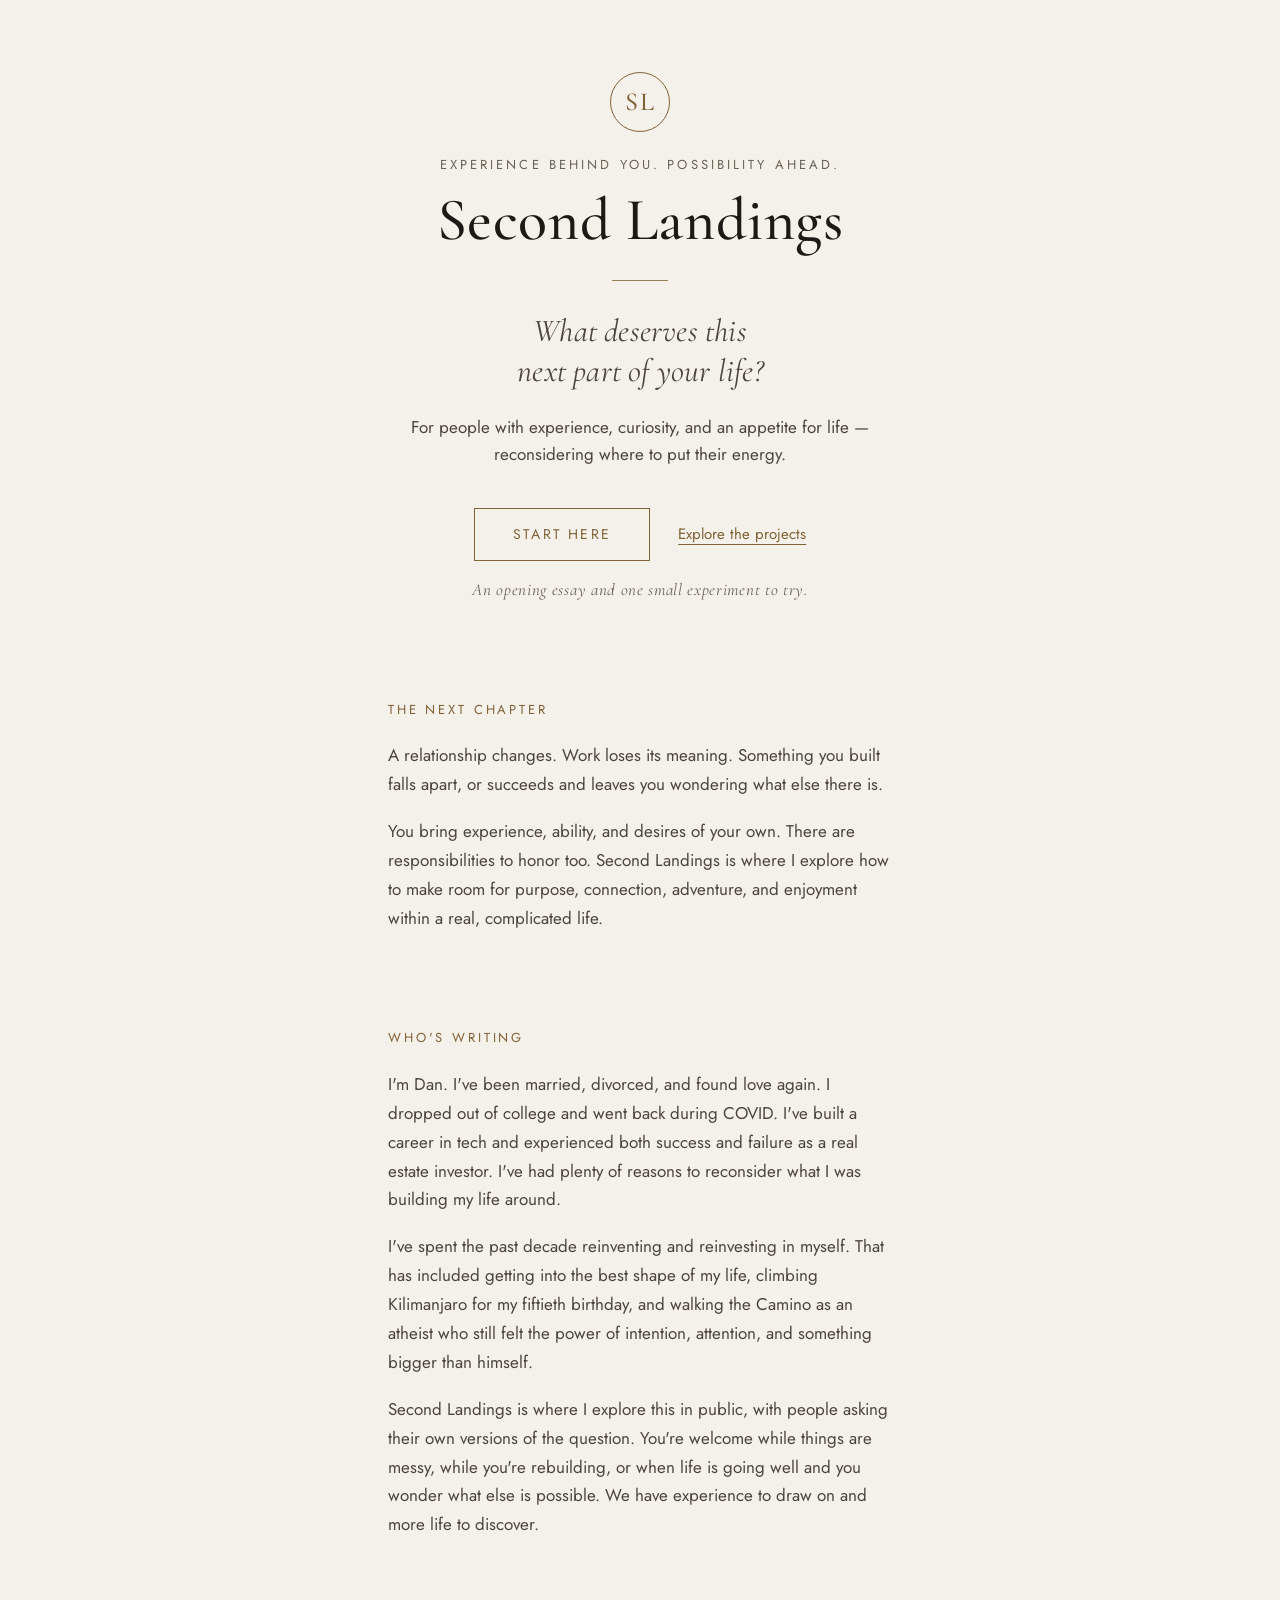
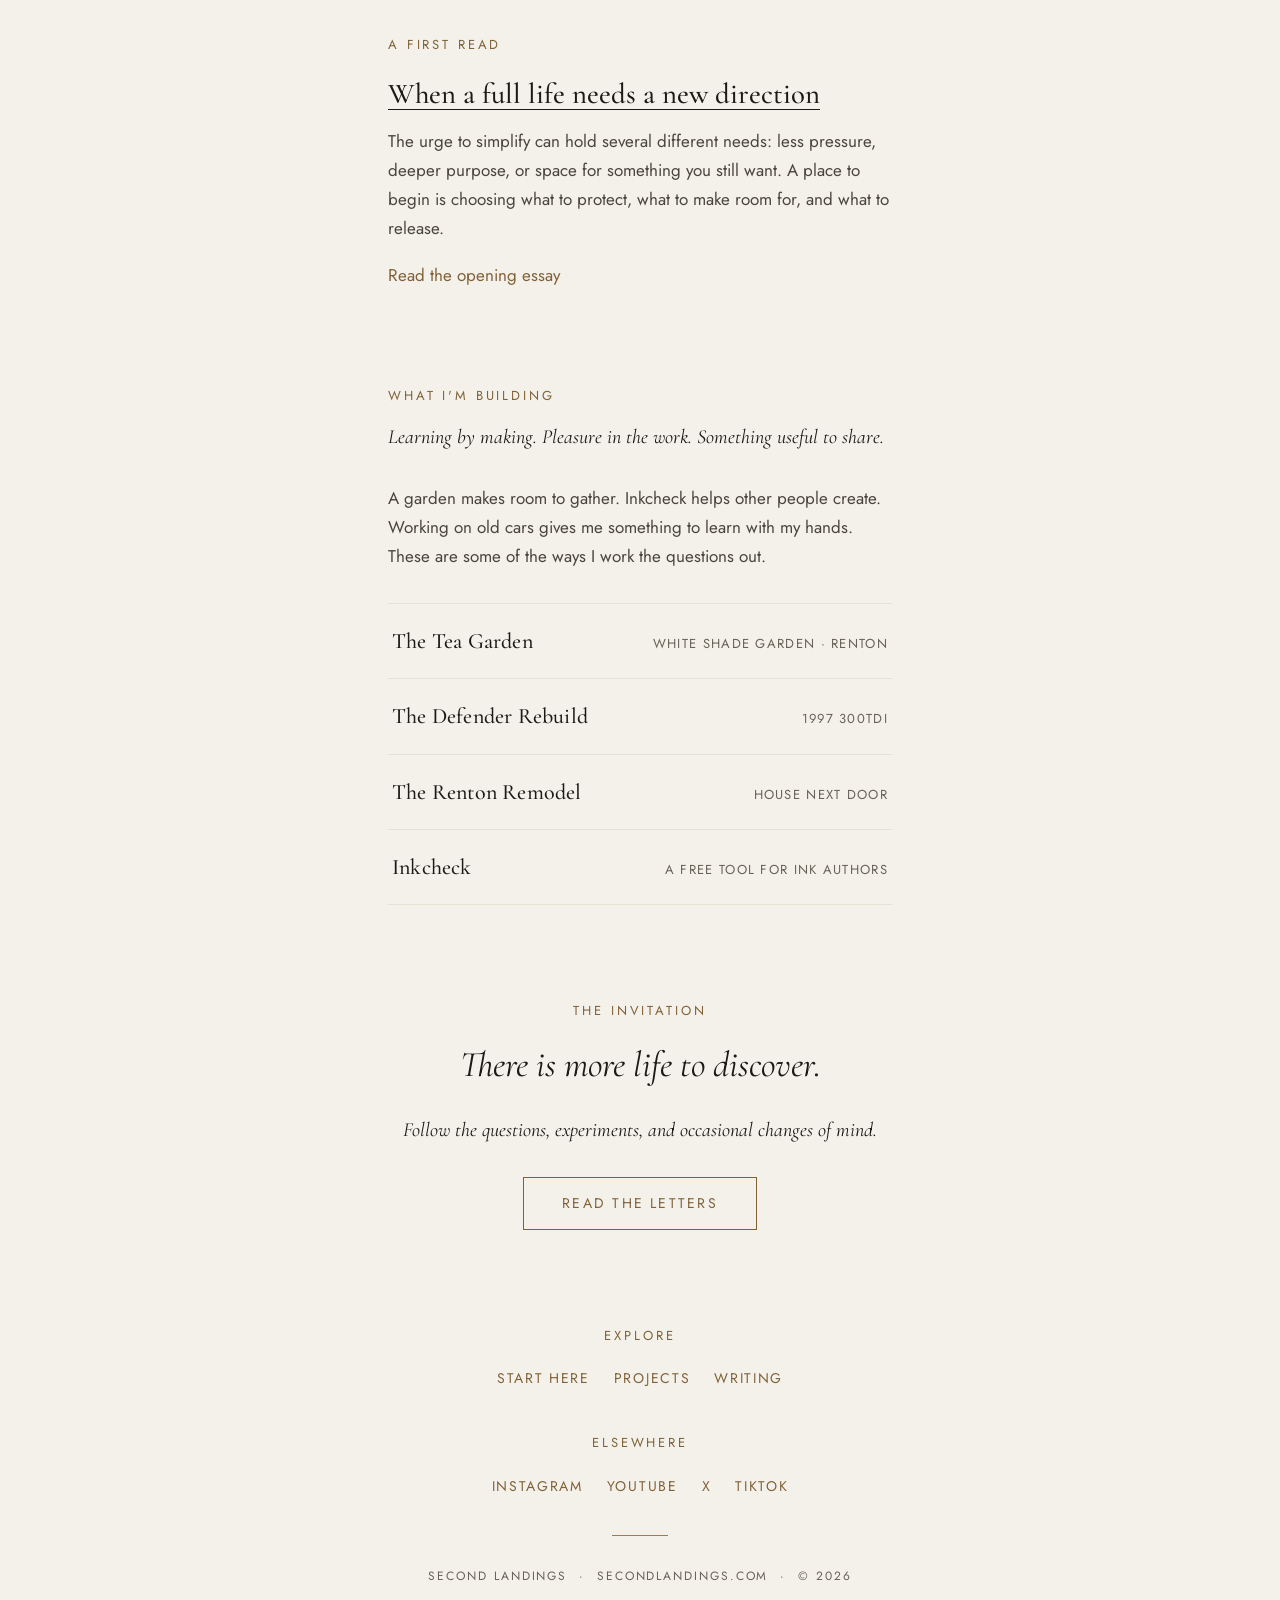
==== commit ffcb3935: "Clarify Second Landings invitation and add opening essay" ====
--- a/index.html
+++ b/index.html
@@ -3,98 +3,87 @@
 <head>
   <meta charset="UTF-8" />
   <meta name="viewport" content="width=device-width, initial-scale=1.0" />
-  <title>Second Landings</title>
+  <title>Second Landings | What deserves your next chapter?</title>
   <link rel="icon" href="/favicon.svg" type="image/svg+xml" />
   <link rel="apple-touch-icon" href="/apple-touch-icon.png" />
-  <meta name="description" content="For anyone at a crossroads. What do you build a life around when work stops being the answer? Second Landings is figuring it out, in the open." />
+  <meta name="description" content="Letters and practical experiments on purpose, reinvention, and a full life. For people with experience, curiosity, and an appetite for what comes next." />
 
   <meta property="og:title" content="Second Landings" />
-  <meta property="og:description" content="What do you build a life around when work stops being the answer?" />
+  <meta property="og:description" content="What deserves this next part of your life?" />
+  <meta property="og:image" content="https://secondlandings.com/projects/tea-garden/images/tea-garden-hero.jpg" />
+  <meta property="og:image:alt" content="A table for tea among the trees and white flowers of the Second Landings garden." />
   <meta property="og:type" content="website" />
+  <link rel="canonical" href="https://secondlandings.com/" />
+  <meta property="og:url" content="https://secondlandings.com/" />
+  <meta property="og:site_name" content="Second Landings" />
+  <meta name="twitter:card" content="summary_large_image" />
+  <meta name="twitter:site" content="@SecondLandings" />
 
   <link rel="preconnect" href="https://fonts.googleapis.com" />
   <link rel="preconnect" href="https://fonts.gstatic.com" crossorigin />
   <link href="https://fonts.googleapis.com/css2?family=Cormorant+Garamond:ital,wght@0,400;0,500;0,600;1,400;1,500&family=Jost:wght@300;400;500&display=swap" rel="stylesheet" />
-  <link rel="stylesheet" href="styles.css" />
+  <link rel="stylesheet" href="/styles.css?v=20261008" />
 </head>
 <body>
-  <main>
+  <a class="skip-link" href="#main-content">Skip to content</a>
+  <main id="main-content">
 
     <!-- ===== HERO ===== -->
     <header class="hero section">
       <div class="monogram" aria-hidden="true">SL</div>
-      <p class="eyebrow">For anyone at a crossroads</p>
+      <p class="eyebrow">Experience behind you. Possibility ahead.</p>
       <h1>Second Landings</h1>
       <div class="rule" aria-hidden="true"></div>
-      <p class="lead">What do you build a life around<br />when work stops being the answer?</p>
+      <p class="lead">What deserves this<br />next part of your life?</p>
+      <p class="hero-intro">For people with experience, curiosity, and an appetite for life — reconsidering where to put their energy.</p>
       <div class="cta-row">
-        <a class="cta" href="https://secondlandings.substack.com" target="_blank" rel="noopener">Join me</a>
-        <p class="cta-note">Free letters, written as I figure it out.</p>
+        <div class="hero-actions">
+          <a class="cta" href="/start-here/">Start here</a>
+          <a class="quiet-link" href="/projects/">Explore the projects</a>
+        </div>
+        <p class="cta-note">An opening essay and one small experiment to try.</p>
       </div>
     </header>
 
-    <!-- ===== THE PREMISE ===== -->
     <section class="section narrow">
-      <p class="section-label">The premise</p>
+      <h2 class="section-label">The next chapter</h2>
       <div class="prose">
-        <p>A first landing is the life you planned — the career, the title, the
-        identity that came with it. For a long time, that was enough to organize a
-        life around.</p>
-        <p>That ground is shifting. AI and robotics are about to untether millions
-        from the work they built themselves on. And on the far side of the
-        disruption — past the noise, past even abundance — a quieter question
-        waits. The one that doesn't care how much you have:
-        <em>what is a life actually for?</em></p>
-        <p>Second Landings is where I work on that question in the open, and invite
-        you to work on yours.</p>
-      </div>
-    </section>
-
-    <!-- ===== WHO THIS IS FOR ===== -->
-    <section class="section narrow">
-      <p class="section-label">Who this is for</p>
-      <p class="prose intro">The common thread isn't failure or success. It's the question.</p>
-      <div class="forlist">
-        <div class="forrow">
-          <span class="forrow-title">Untethered by the machine</span>
-          <span class="forrow-note">Work is changing faster than identity can follow.</span>
-        </div>
-        <div class="forrow">
-          <span class="forrow-title">Reinventing on purpose</span>
-          <span class="forrow-note">Building a self that doesn't depend on a job title.</span>
-        </div>
-        <div class="forrow">
-          <span class="forrow-title">Arrived, and still asking</span>
-          <span class="forrow-note">You got what you chased. The question stayed.</span>
-        </div>
-        <div class="forrow">
-          <span class="forrow-title">At the blank page</span>
-          <span class="forrow-note">Whatever brought you here, you're deciding what's next.</span>
-        </div>
+        <p>A relationship changes. Work loses its meaning. Something you built
+        falls apart, or succeeds and leaves you wondering what else there is.</p>
+        <p>You bring experience, ability, and desires of your own. There are
+        responsibilities to honor too. Second Landings is where I explore how
+        to make room for purpose, connection, adventure, and enjoyment within
+        a real, complicated life.</p>
       </div>
     </section>
 
     <!-- ===== WHO'S WRITING ===== -->
     <section class="section narrow">
-      <p class="section-label">Who's writing</p>
+      <h2 class="section-label" id="about-dan">Who's writing</h2>
       <div class="prose">
-        <p>I'm Dan. I spent about twenty-five years in tech — Microsoft, Google,
-        and finally Qualtrics, where I led product across hundreds of engineers
-        and owned the company's AI. By most measures, I won the first landing. It
-        also left the rest of my life out of balance.</p>
-        <p>So I'm doing the second one on purpose, and out loud. These days that
-        looks less like a roadmap and more like rebuilding a 1997 Defender by
-        hand, growing a tea garden, and asking — seriously — what's worth
-        dedicating a life to. I had a head start on the question. I'd rather share
-        the map than spend it alone.</p>
+        <p>I'm Dan. I've been married, divorced, and found love again. I dropped out of college and went back during COVID. I've built a career in tech and experienced both success and failure as a real estate investor. I've had plenty of reasons to reconsider what I was building my life around.</p>
+        <p>I've spent the past decade reinventing and reinvesting in myself. That has included getting into the best shape of my life, climbing Kilimanjaro for my fiftieth birthday, and walking the Camino as an atheist who still felt the power of intention, attention, and something bigger than himself.</p>
+        <p>Second Landings is where I explore this in public, with people asking their own versions of the question. You're welcome while things are messy, while you're rebuilding, or when life is going well and you wonder what else is possible. We have experience to draw on and more life to discover.</p>
+      </div>
+    </section>
+
+    <section class="section narrow">
+      <h2 class="section-label">A first read</h2>
+      <h3 class="reading-title"><a href="/start-here/">When a full life needs a new direction</a></h3>
+      <div class="prose">
+        <p>The urge to simplify can hold several different needs: less pressure,
+        deeper purpose, or space for something you still want. A place to begin
+        is choosing what to protect, what to make room for, and what to release.</p>
+        <p><a href="/start-here/">Read the opening essay</a></p>
       </div>
     </section>
 
     <!-- ===== WHAT I'M BUILDING ===== -->
     <section class="section narrow">
-      <p class="section-label">What I'm building</p>
-      <p class="prose intro">Some of what the second landing looks like, in the open.</p>
-      <nav class="links">
+      <h2 class="section-label">What I'm building</h2>
+      <p class="prose intro">Learning by making. Pleasure in the work. Something useful to share.</p>
+      <div class="prose project-intro"><p>A garden makes room to gather. Inkcheck helps other people create. Working on old cars gives me something to learn with my hands. These are some of the ways I work the questions out.</p></div>
+      <nav class="links" aria-label="Project links">
         <a class="link" href="/projects/tea-garden/">
           <span class="link-label">The Tea Garden</span>
           <span class="link-meta">White shade garden · Renton</span>
@@ -116,20 +105,22 @@
 
     <!-- ===== THE INVITATION ===== -->
     <section class="section invite">
-      <p class="section-label">The invitation</p>
-      <p class="invite-line">Join me if you're doing the same.</p>
-      <a class="cta" href="https://secondlandings.substack.com" target="_blank" rel="noopener">Read along on Substack</a>
+      <h2 class="section-label">The invitation</h2>
+      <p class="invite-line">There is more life to discover.</p>
+      <p class="prose intro">Follow the questions, experiments, and occasional changes of mind.</p>
+      <a class="cta" href="https://secondlandings.substack.com" target="_blank" rel="noopener">Read the letters</a>
     </section>
 
     <!-- ===== FOOTER ===== -->
     <footer class="foot section">
-      <p class="section-label">Explore</p>
-      <nav class="elsewhere">
+      <h2 class="section-label">Explore</h2>
+      <nav class="elsewhere" aria-label="Explore Second Landings">
+        <a href="/start-here/">Start here</a>
         <a href="/projects/">Projects</a>
         <a href="https://secondlandings.substack.com" target="_blank" rel="noopener">Writing</a>
       </nav>
-      <p class="section-label" style="margin-top: 38px;">Elsewhere</p>
-      <nav class="elsewhere">
+      <h2 class="section-label footer-label">Elsewhere</h2>
+      <nav class="elsewhere" aria-label="Social profiles">
         <a href="https://www.instagram.com/secondlandings/" target="_blank" rel="noopener">Instagram</a>
         <a href="https://www.youtube.com/@secondlandings" target="_blank" rel="noopener">YouTube</a>
         <a href="https://x.com/SecondLandings" target="_blank" rel="noopener">X</a>
--- a/styles.css
+++ b/styles.css
@@ -4,11 +4,11 @@
   --surface: #faf8f3;
   --ink: #1c1a17;
   --ink-soft: #4a463f;
-  --muted: #8a8377;
+  --muted: #686258;
   --line: #d8d2c4;
   --line-soft: #e6e1d5;
-  --gold: #9a7b4f;       /* antique brass accent, used sparingly */
-  --gold-soft: #b79b71;
+  --gold: #806238;       /* antique brass accent, used sparingly */
+  --gold-soft: #806238;
   --maxw: 660px;
   --serif: "Cormorant Garamond", Georgia, "Times New Roman", serif;
   --sans: "Jost", -apple-system, BlinkMacSystemFont, "Segoe UI", sans-serif;
@@ -20,7 +20,7 @@
     --surface: #1b1915;
     --ink: #efe9dc;
     --ink-soft: #c7bfae;
-    --muted: #8f887a;
+    --muted: #aba393;
     --line: #322e26;
     --line-soft: #2a2620;
     --gold: #c2a06a;
@@ -342,6 +342,29 @@
 /* Project pages: centered section label (galleries, feature blocks) */
 .section-label.centered { text-align: center; }
 
+/* Project pages: plantings register */
+.plant-groups { max-width: var(--maxw); margin: 30px auto 96px; padding: 0 28px; }
+.plant-group + .plant-group { margin-top: 34px; }
+.plant-group-label {
+  font-size: 11px; letter-spacing: 0.24em; text-transform: uppercase;
+  color: var(--gold); margin: 0 0 2px;
+}
+.plant-grid { display: grid; grid-template-columns: 1fr; }
+@media (min-width: 640px) {
+  .plant-grid { grid-template-columns: 1fr 1fr; column-gap: 44px; }
+}
+.plant { padding: 13px 2px; border-top: 1px solid var(--line-soft); }
+.plant-name { font-family: var(--serif); font-size: 18px; color: var(--ink); letter-spacing: .2px; }
+.plant-latin { font-family: var(--serif); font-style: italic; font-size: 14px; color: var(--muted); margin-left: 7px; }
+.plant-note { display: block; font-size: 12.5px; color: var(--muted); margin-top: 3px; line-height: 1.45; }
+.plant-star { color: var(--gold); font-size: 11px; margin-left: 7px; vertical-align: 1.5px; }
+.plant-legend {
+  text-align: center; margin: 12px auto 0; max-width: 460px;
+  font-family: var(--serif); font-style: italic; font-size: 14.5px;
+  color: var(--muted); line-height: 1.4;
+}
+.plant-legend .plant-star { margin-left: 0; margin-right: 3px; }
+
 /* Project pages: credits ledger (role · name) */
 .credits { display: flex; flex-direction: column; margin-top: 4px; }
 .credit-row {
@@ -413,3 +436,62 @@
   border-bottom: 1px solid transparent; transition: border-color .3s ease;
 }
 .backpages-note a:hover, .foot a:hover, .prose a:hover { border-color: var(--gold); }
+
+
+/* Readability and keyboard access, preserving the ivory / espresso palette. */
+html { color-scheme: light dark; }
+body { font-weight: 400; }
+a:focus-visible, button:focus-visible, input:focus-visible, textarea:focus-visible {
+  outline: 2px solid var(--gold);
+  outline-offset: 5px;
+}
+.skip-link {
+  position: absolute; left: 1rem; top: .75rem; z-index: 100;
+  transform: translateY(-200%);
+  padding: .7rem 1rem; background: var(--ink); color: var(--bg);
+  font-size: 1rem;
+}
+.skip-link:focus { transform: translateY(0); }
+.section-label, .plant-group-label { font-size: .8125rem; line-height: 1.5; letter-spacing: .22em; font-weight: 400; }
+.eyebrow { font-size: .8125rem; letter-spacing: .24em; }
+.cta { font-size: .875rem; line-height: 1.5; letter-spacing: .16em; max-width: 100%; }
+.cta-note { max-width: 26rem; margin: 1rem auto 0; font-size: 1.0625rem; line-height: 1.55; }
+.link { gap: 1.25rem; text-align: left; }
+.link-label { min-width: 0; }
+.link-meta { font-size: .8125rem; letter-spacing: .1em; text-align: right; }
+.elsewhere { gap: .25rem 1.5rem; }
+.elsewhere a { display: inline-flex; align-items: center; min-height: 44px; font-size: .875rem; letter-spacing: .12em; }
+.foot { padding-bottom: 3rem; }
+.foot .section-label { margin-bottom: .75rem; }
+.foot .footer-label { margin-top: 2rem; }
+.colophon { font-size: .75rem !important; line-height: 1.8; letter-spacing: .1em; }
+.monogram { text-decoration: none; }
+.hero-actions { display: flex; flex-wrap: wrap; align-items: center; justify-content: center; gap: .75rem 1.75rem; }
+.quiet-link { display: inline-flex; align-items: center; min-height: 44px; color: var(--gold); font-size: .9375rem; text-underline-offset: .3em; }
+.project-intro { margin-bottom: 2rem; }
+.plate figcaption, .gallery figcaption { font-size: .75rem; letter-spacing: .16em; }
+.plant-note { font-size: .875rem; }
+.credit-role { font-size: .8125rem; letter-spacing: .12em; }
+@media (max-width: 600px) {
+  .hero { padding-top: 3.5rem; }
+  .section { padding-left: 1.5rem; padding-right: 1.5rem; }
+  .section + .section { margin-top: 4rem; }
+  .link { flex-direction: column; align-items: flex-start; gap: .35rem; padding-top: 1.1rem; padding-bottom: 1.1rem; }
+  .link-meta { text-align: left; }
+  .credit-row { flex-direction: column; align-items: flex-start; gap: .3rem; }
+  .credit-name { text-align: left; }
+  .hero .lead br { display: none; }
+  .links { margin-bottom: 0; }
+}
+@media (prefers-reduced-motion: reduce) {
+  *, *::before, *::after { transition: none !important; animation: none !important; scroll-behavior: auto !important; }
+}
+
+/* A clearer first screen and a distinct first reading destination. */
+.hero-intro { max-width: 30rem; margin: 1.4rem auto 0; font-size: 1.0625rem; color: var(--ink-soft); line-height: 1.6; }
+.hero { padding-top: 72px; }
+.hero .monogram { width: 60px; height: 60px; margin-bottom: 22px; }
+.hero h1.essay-title { font-size: clamp(32px, 7vw, 48px); line-height: 1.12; text-wrap: balance; }
+.reading-title { margin: 0 0 1rem; font-family: var(--serif); font-size: 1.8rem; font-weight: 500; line-height: 1.2; }
+.reading-title a { color: var(--ink); text-decoration-thickness: 1px; text-underline-offset: .2em; }
+@media (max-width: 600px) { .hero { padding-top: 2.5rem; } }
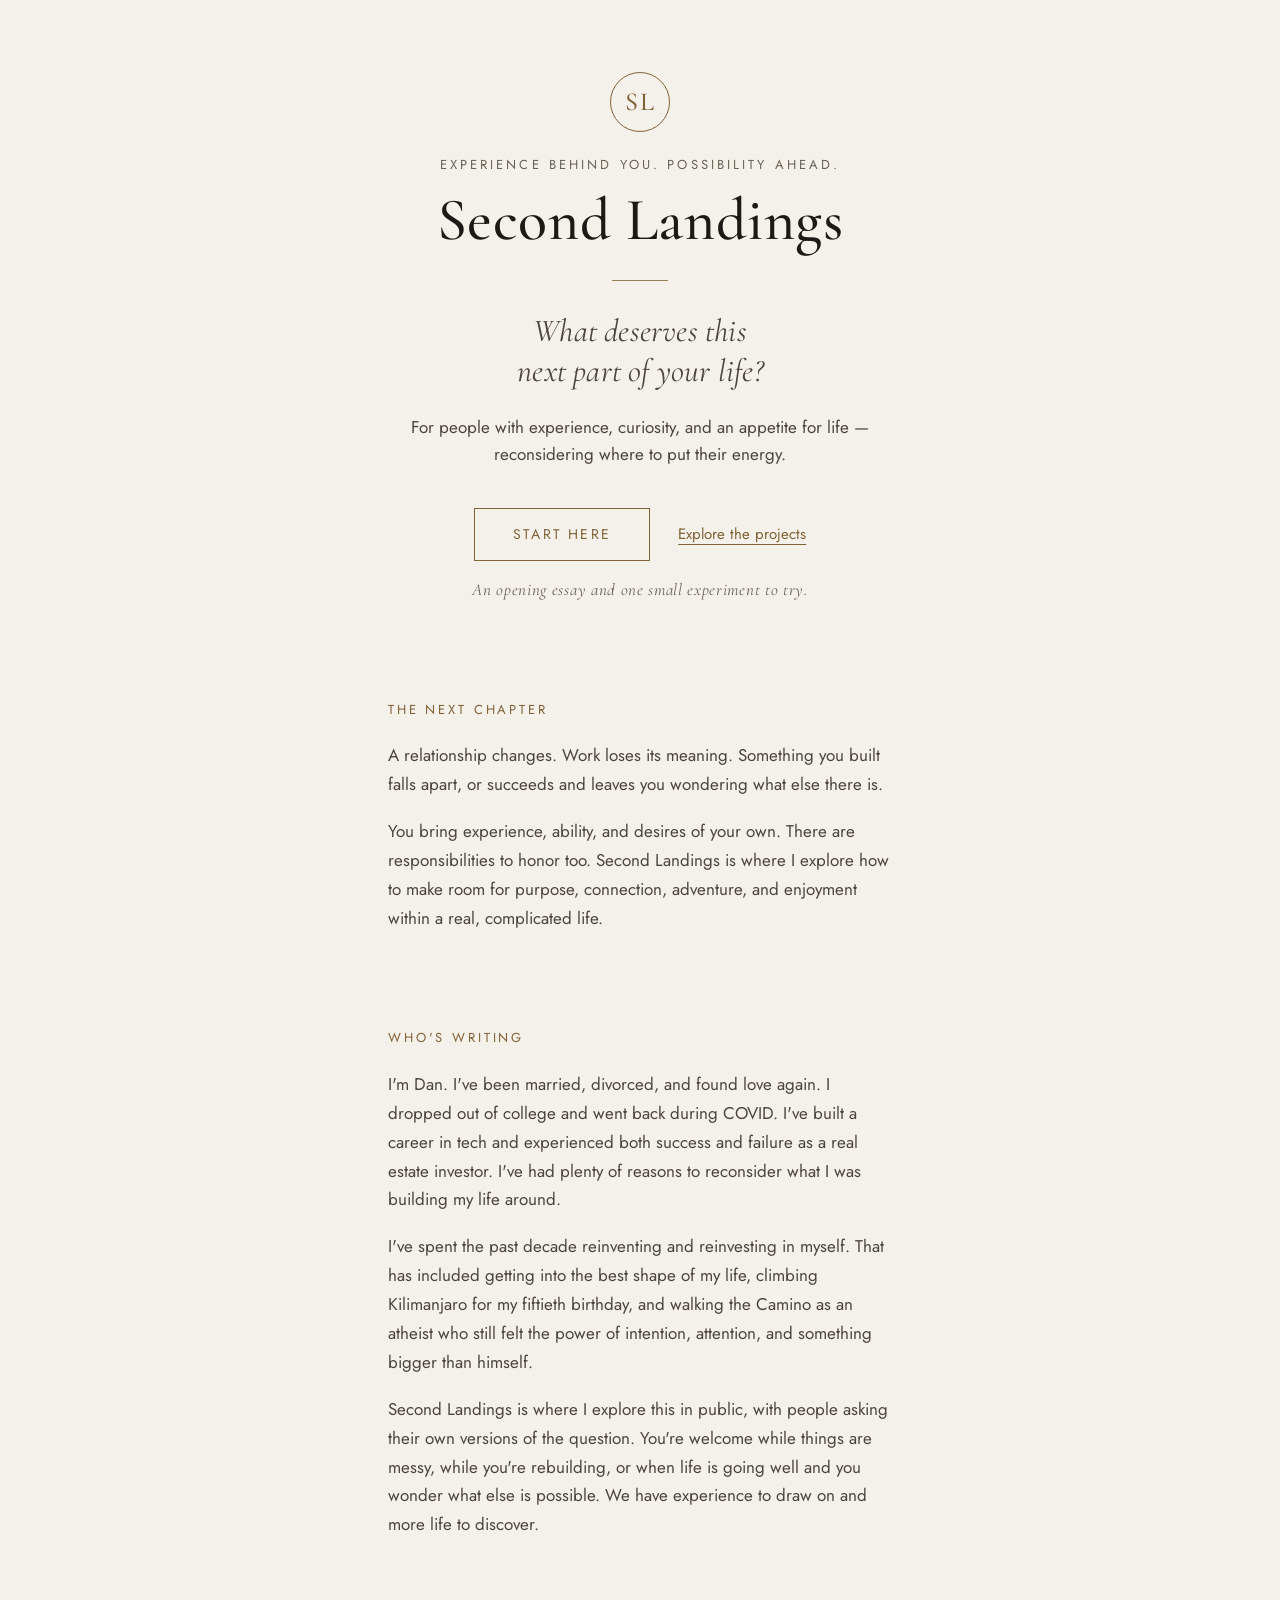
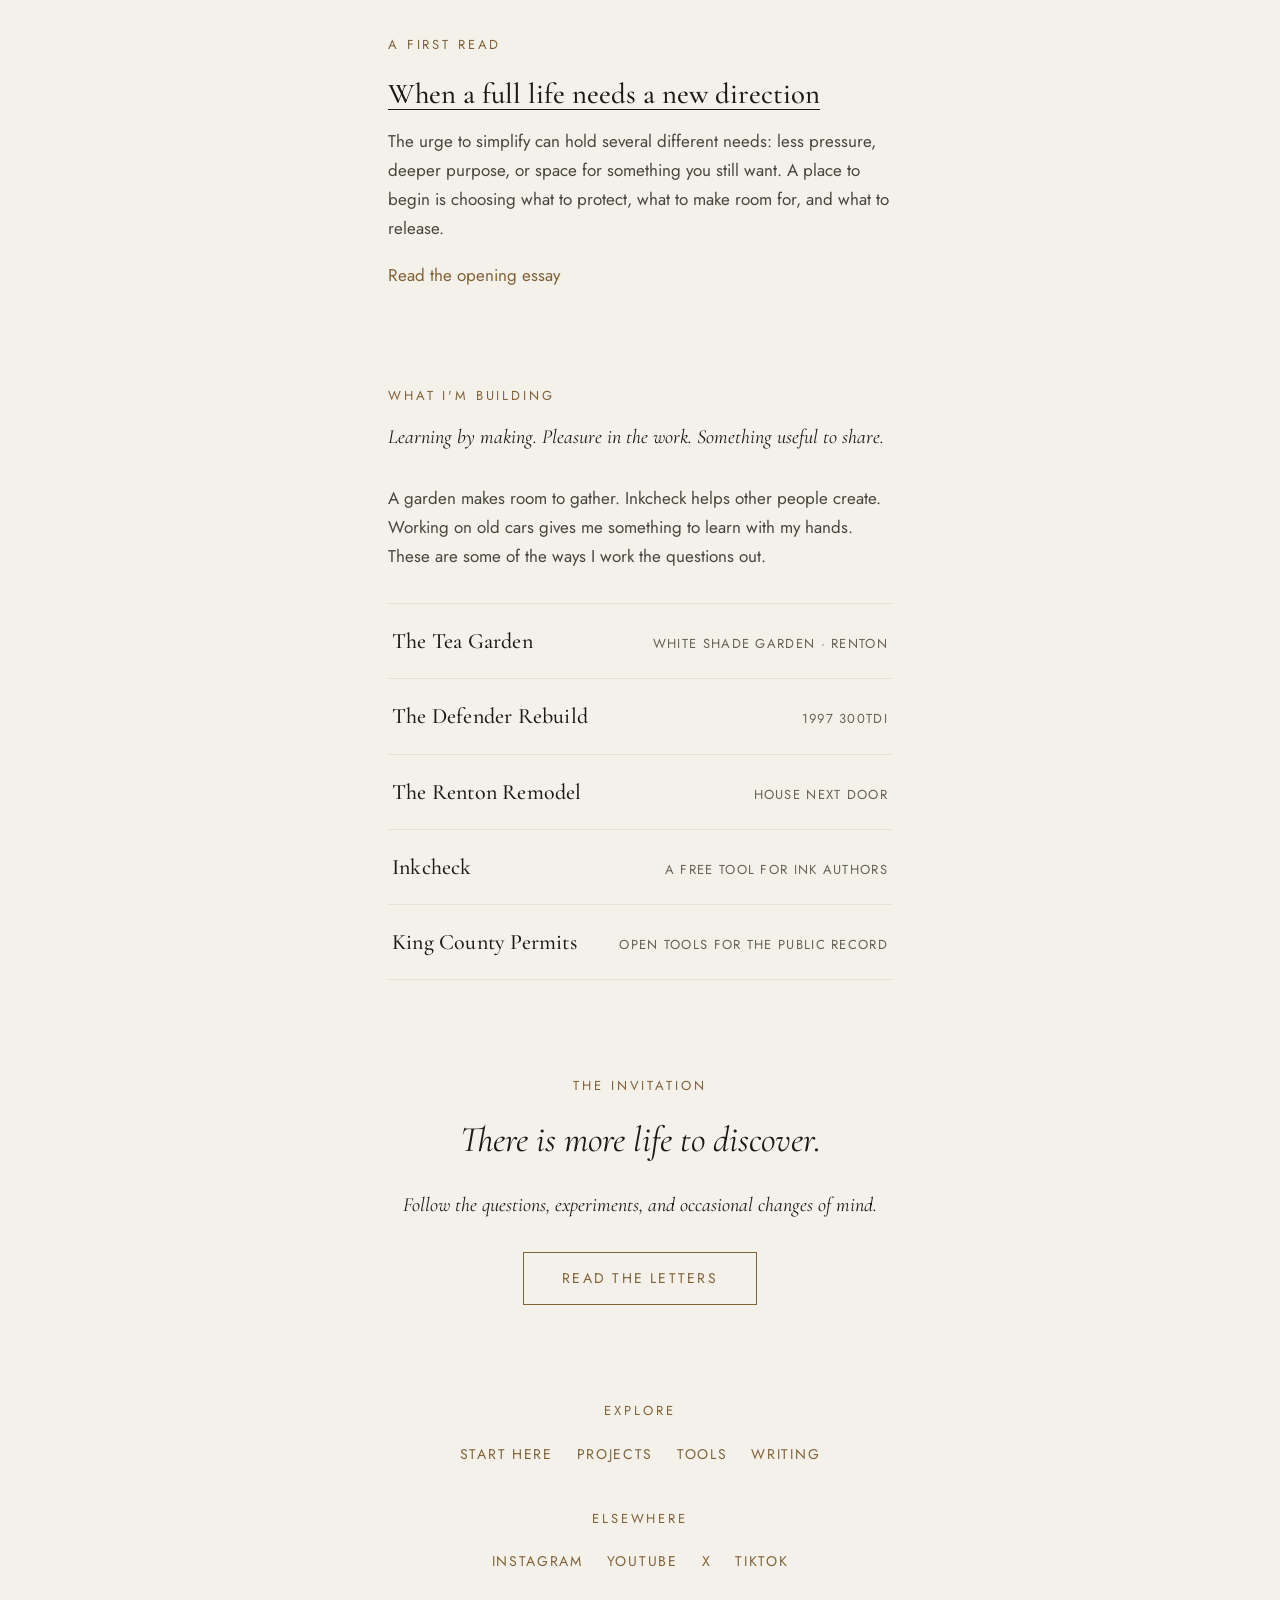
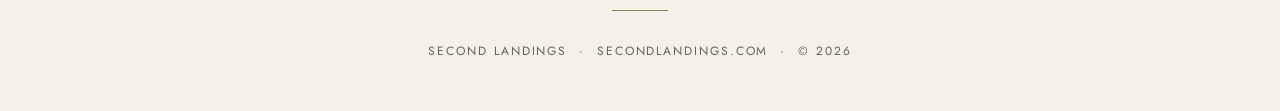
==== commit 1bd58559: "Tools page: King County permit + parcel tools, MCP icons; homepage row + footer link" ====
--- a/index.html
+++ b/index.html
@@ -100,6 +100,10 @@
           <span class="link-label">Inkcheck</span>
           <span class="link-meta">A free tool for Ink authors</span>
         </a>
+        <a class="link" href="/tools/">
+          <span class="link-label">King County Permits</span>
+          <span class="link-meta">Open tools for the public record</span>
+        </a>
       </nav>
     </section>
 
@@ -117,6 +121,7 @@
       <nav class="elsewhere" aria-label="Explore Second Landings">
         <a href="/start-here/">Start here</a>
         <a href="/projects/">Projects</a>
+        <a href="/tools/">Tools</a>
         <a href="https://secondlandings.substack.com" target="_blank" rel="noopener">Writing</a>
       </nav>
       <h2 class="section-label footer-label">Elsewhere</h2>
